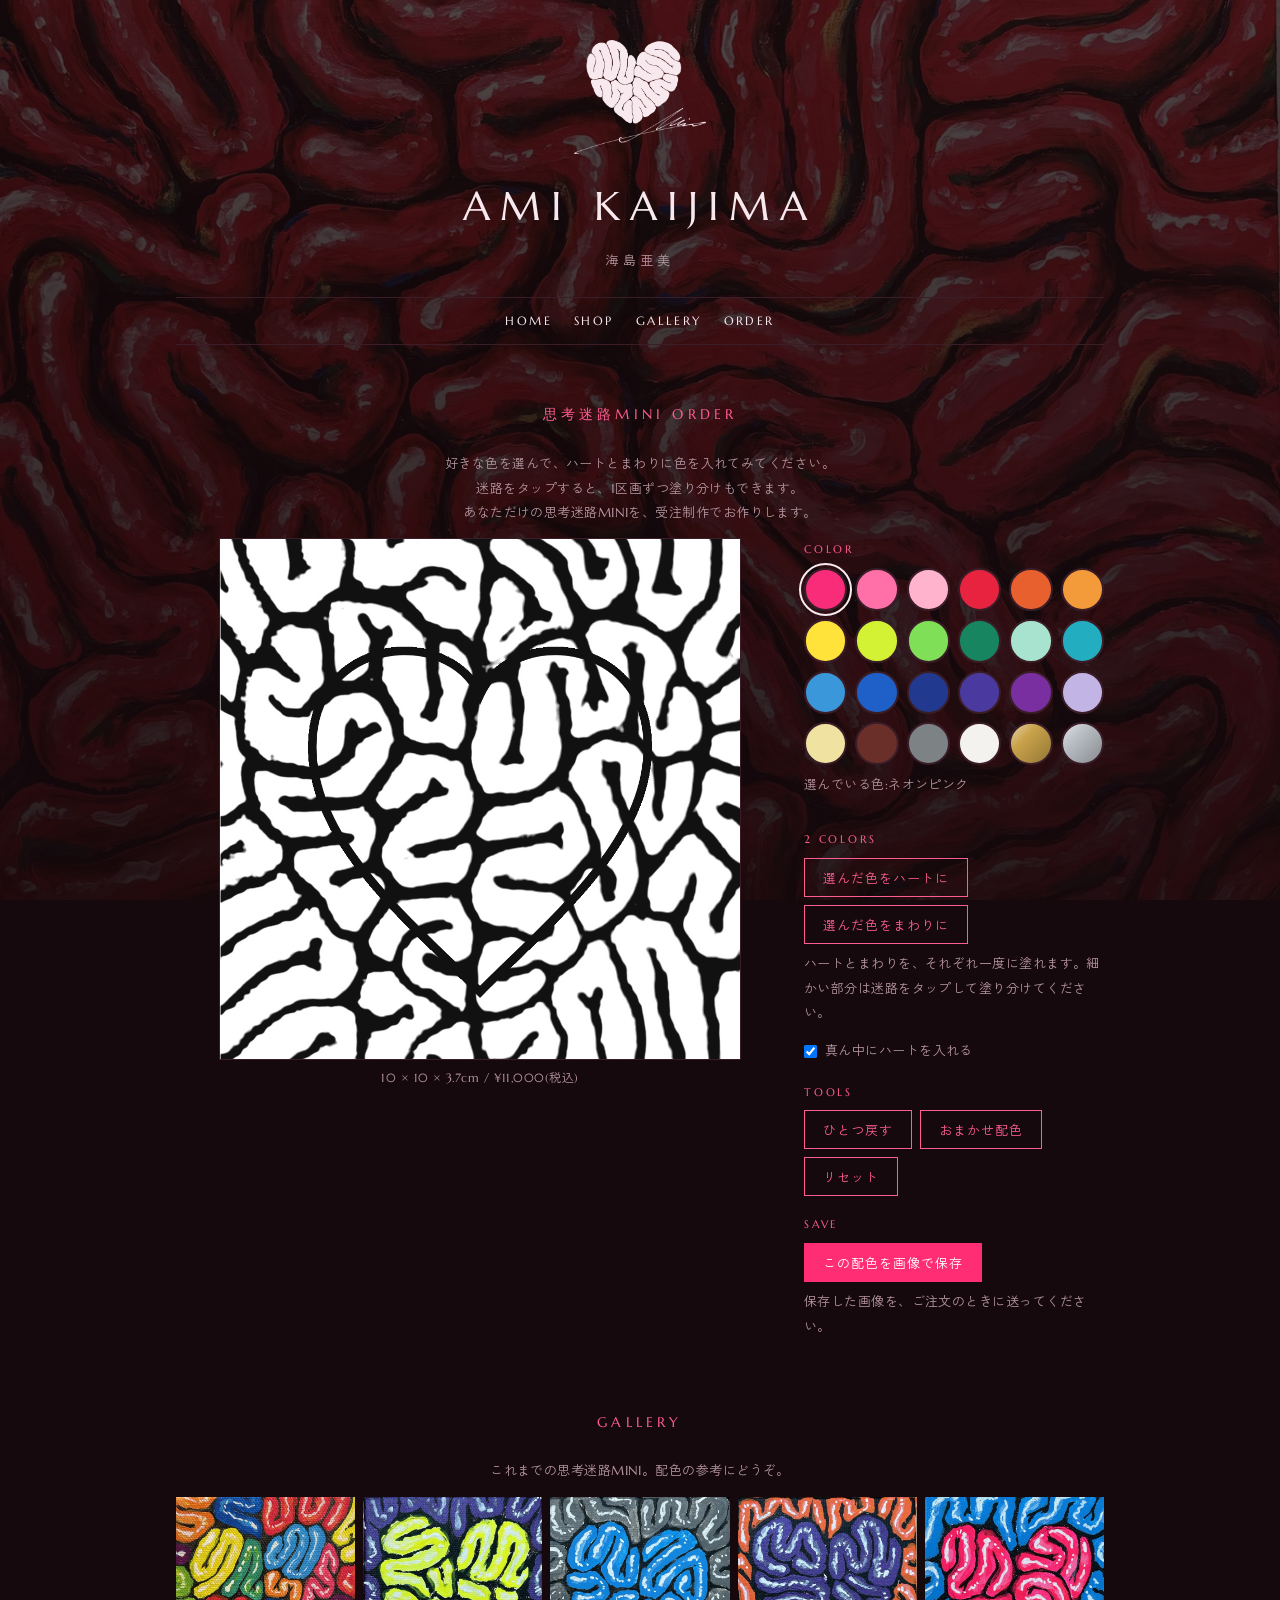
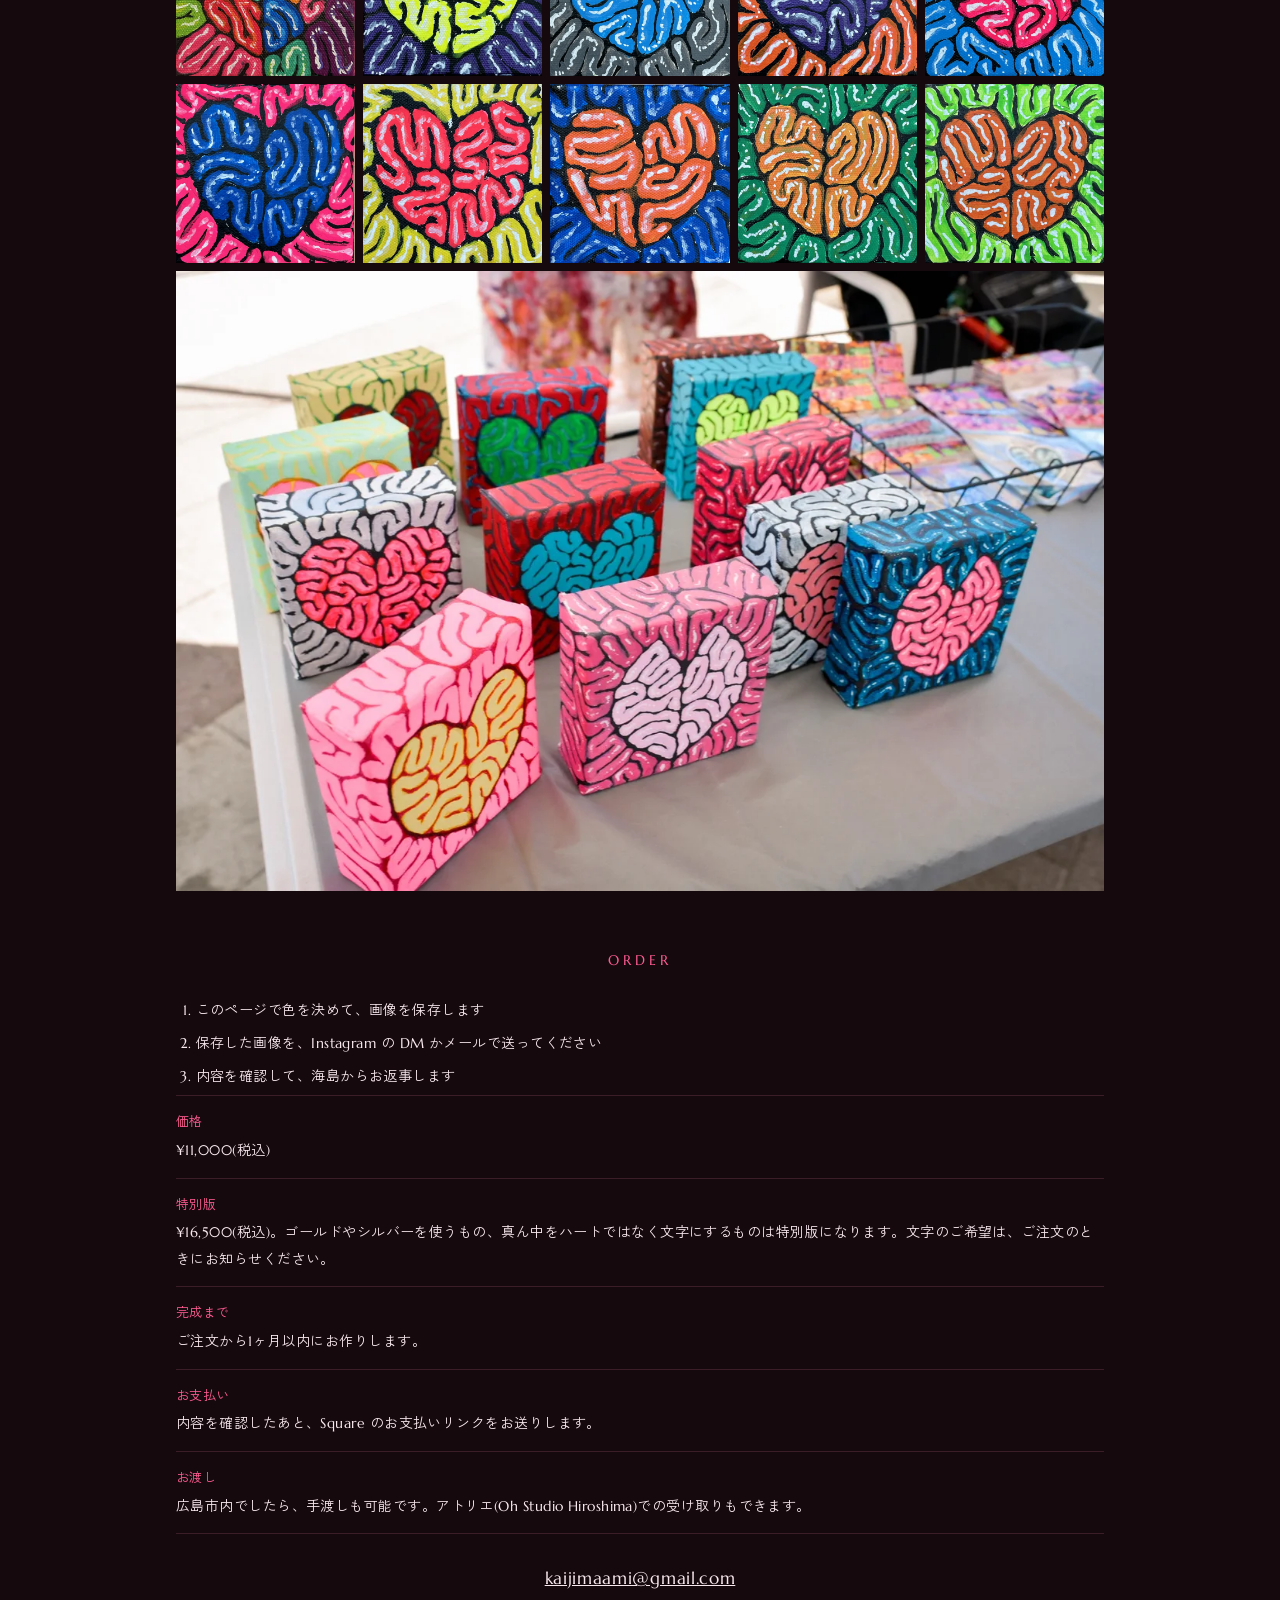
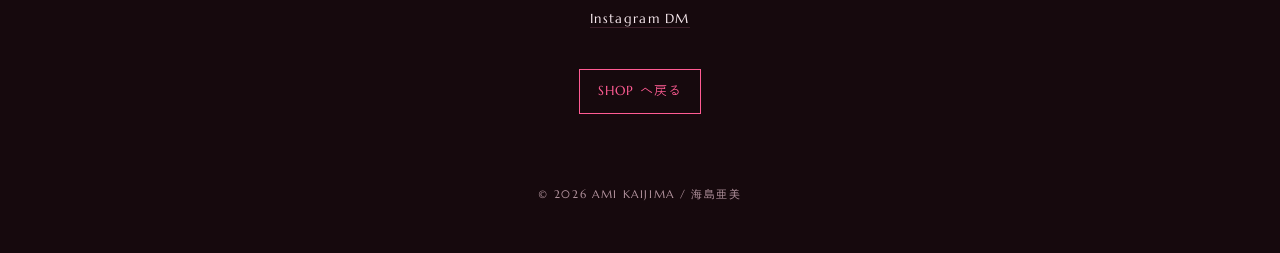
==== mini.html @ 24a17b87 "MINI:ハートと周りを2色で一度に塗るボタン、トップにMINIオーダーの案内、謎だったシリーズ一覧を削除(下書き・未公開) Co-Authored-By: Claude Opus 5.5 <nore" ====
<!doctype html>
<html lang="ja">
<head>
<meta charset="utf-8">
<meta name="viewport" content="width=device-width, initial-scale=1">
<title>思考迷路MINI オーダー | 海島亜美 AMI KAIJIMA</title>
<meta name="description" content="海島亜美(AMI KAIJIMA)の思考迷路MINIを、好きな色で受注制作します。色を選んで、仕上がりをプレビューできます。">
<meta property="og:title" content="思考迷路MINI オーダー | 海島亜美 AMI KAIJIMA">
<meta property="og:type" content="website">
<link rel="preconnect" href="https://fonts.googleapis.com">
<link rel="preconnect" href="https://fonts.gstatic.com" crossorigin>
<link href="https://fonts.googleapis.com/css2?family=Marcellus&family=Zen+Kaku+Gothic+New:wght@400;500;700&display=swap" rel="stylesheet">
<link rel="icon" href="img/icon.png">
<link rel="apple-touch-icon" href="img/icon.png">
<link rel="stylesheet" href="style.css">
<style>
  .sim{display:grid;gap:20px;margin-top:8px}
  @media(min-width:760px){.sim{grid-template-columns:minmax(0,1fr) 300px;align-items:start}}
  .board{position:relative;width:100%;max-width:520px;margin:0 auto;aspect-ratio:1/1;background:#fff;box-shadow:0 0 0 1px var(--line)}
  .board canvas{width:100%;height:100%;display:block;touch-action:manipulation;cursor:crosshair}
  .tools{display:grid;gap:18px;min-width:0}
  .label{font-family:var(--font-en);font-size:11px;letter-spacing:.25em;color:var(--pink);margin-bottom:8px}
  .swatches{display:grid;grid-template-columns:repeat(6,1fr);gap:8px}
  .sw{aspect-ratio:1/1;border-radius:50%;border:2px solid var(--line);cursor:pointer;padding:0}
  .sw[aria-pressed="true"]{outline:2px solid var(--text);outline-offset:3px}
  .sw:focus-visible{outline:2px solid var(--pink);outline-offset:3px}
  .now{font-size:13px;color:var(--muted);margin-top:8px}
  .row{display:flex;flex-wrap:wrap;gap:8px}
  .row .btn{margin-top:0;background:none;cursor:pointer;font-family:inherit}
  .row .btn.buy{background:var(--pink-strong)}
  .steps-o{padding-left:1.4em;font-size:14px}
  .steps-o li{margin-bottom:6px}
  .mini-grid{display:grid;grid-template-columns:repeat(2,1fr);gap:8px}
  @media(min-width:640px){.mini-grid{grid-template-columns:repeat(5,1fr)}}
  .hint{font-size:12px;color:var(--muted);margin:8px 0 0;text-align:center}
</style>
</head>
<body>

<header class="wrap">
  <a href="index.html" style="text-decoration:none">
  <img class="logo" src="img/logo.png" alt="AMI KAIJIMA ロゴ" width="830" height="716">
  <h1 class="name-en">AMI KAIJIMA</h1>
  <p class="name-ja">海島亜美</p></a>
  <nav aria-label="メニュー">
    <a href="index.html">HOME</a>
    <a href="shop.html">SHOP</a>
    <a href="#gallery">GALLERY</a>
    <a href="#order">ORDER</a>
  </nav>
</header>

<main class="wrap">
  <section id="simulator">
    <h2>思考迷路MINI ORDER</h2>
    <p class="center" style="font-size:13px;color:var(--muted)">好きな色を選んで、ハートとまわりに色を入れてみてください。<br>迷路をタップすると、1区画ずつ塗り分けもできます。<br>あなただけの思考迷路MINIを、受注制作でお作りします。</p>

    <div class="sim">
      <div>
        <div class="board"><canvas id="cv" width="1000" height="1000" aria-label="思考迷路MINIの色ぬりプレビュー"></canvas></div>
        <p class="hint" id="price">10 × 10 × 3.7cm / ¥11,000(税込)</p>
      </div>

      <div class="tools">
        <div>
          <div class="label">COLOR</div>
          <div class="swatches" id="swatches"></div>
          <p class="now" id="now"></p>
        </div>
        <div>
          <div class="label">2 COLORS</div>
          <div class="row">
            <button class="btn" id="toHeart" type="button">選んだ色をハートに</button>
            <button class="btn" id="toAround" type="button">選んだ色をまわりに</button>
          </div>
          <p class="now">ハートとまわりを、それぞれ一度に塗れます。細かい部分は迷路をタップして塗り分けてください。</p>
          <label class="now" style="display:flex;gap:8px;align-items:center;margin-top:10px"><input type="checkbox" id="heart" checked> 真ん中にハートを入れる</label>
        </div>
        <div>
          <div class="label">TOOLS</div>
          <div class="row">
            <button class="btn" id="undo" type="button">ひとつ戻す</button>
            <button class="btn" id="random" type="button">おまかせ配色</button>
            <button class="btn" id="reset" type="button">リセット</button>
          </div>
        </div>
        <div>
          <div class="label">SAVE</div>
          <div class="row"><button class="btn buy" id="save" type="button">この配色を画像で保存</button></div>
          <p class="now">保存した画像を、ご注文のときに送ってください。</p>
        </div>
      </div>
    </div>
  </section>

  <section id="gallery">
    <h2>GALLERY</h2>
    <p class="center" style="font-size:13px;color:var(--muted)">これまでの思考迷路MINI。配色の参考にどうぞ。</p>
    <div class="mini-grid">
      <img src="img/mini/mini-01.webp" alt="思考迷路MINI(過去の作品)" width="640" height="640" loading="lazy">
      <img src="img/mini/mini-02.webp" alt="思考迷路MINI(過去の作品)" width="640" height="640" loading="lazy">
      <img src="img/mini/mini-03.webp" alt="思考迷路MINI(過去の作品)" width="640" height="640" loading="lazy">
      <img src="img/mini/mini-04.webp" alt="思考迷路MINI(過去の作品)" width="640" height="640" loading="lazy">
      <img src="img/mini/mini-05.webp" alt="思考迷路MINI(過去の作品)" width="640" height="640" loading="lazy">
      <img src="img/mini/mini-06.webp" alt="思考迷路MINI(過去の作品)" width="640" height="640" loading="lazy">
      <img src="img/mini/mini-07.webp" alt="思考迷路MINI(過去の作品)" width="640" height="640" loading="lazy">
      <img src="img/mini/mini-08.webp" alt="思考迷路MINI(過去の作品)" width="640" height="640" loading="lazy">
      <img src="img/mini/mini-09.webp" alt="思考迷路MINI(過去の作品)" width="640" height="640" loading="lazy">
      <img src="img/mini/mini-10.webp" alt="思考迷路MINI(過去の作品)" width="640" height="640" loading="lazy">
    </div>
    <img src="img/mini/mini-table.webp" alt="テーブルに並んだ思考迷路MINI" width="1200" height="801" loading="lazy" style="margin-top:8px">
  </section>

  <section id="order">
    <h2>ORDER</h2>
    <ol class="steps-o">
      <li>このページで色を決めて、画像を保存します</li>
      <li>保存した画像を、Instagram の DM かメールで送ってください</li>
      <li>内容を確認して、海島からお返事します</li>
    </ol>
    <dl class="info">
      <dt>価格</dt>
      <dd>¥11,000(税込)</dd>
      <dt>特別版</dt>
      <dd>¥16,500(税込)。ゴールドやシルバーを使うもの、真ん中をハートではなく文字にするものは特別版になります。文字のご希望は、ご注文のときにお知らせください。</dd>
      <dt>完成まで</dt>
      <dd>ご注文から1ヶ月以内にお作りします。</dd>
      <dt>お支払い</dt>
      <dd>内容を確認したあと、Square のお支払いリンクをお送りします。</dd>
      <dt>お渡し</dt>
      <dd>広島市内でしたら、手渡しも可能です。アトリエ(Oh Studio Hiroshima)での受け取りもできます。</dd>
    </dl>
    <div class="contact" style="margin-top:28px">
      <p class="mail"><a href="mailto:kaijimaami@gmail.com">kaijimaami@gmail.com</a></p>
      <ul class="links" style="margin-top:12px">
        <li><a href="https://www.instagram.com/amikaijima/" target="_blank" rel="noopener">Instagram DM</a></li>
      </ul>
      <p style="margin-top:28px"><a class="btn" href="shop.html">SHOP へ戻る</a></p>
    </div>
  </section>
</main>

<footer>© 2026 AMI KAIJIMA / 海島亜美</footer>

<script>
(() => {
  // 色の候補(本人と相談して差し替え)
  // 過去の思考迷路MINIで使った色をもとにしたパレット
  const COLORS = [
    ['ネオンピンク', '#f92c7a'], ['ピンク', '#ff6fa8'], ['ライトピンク', '#ffb3cc'], ['レッド', '#e8233f'], ['バーミリオン', '#e8602e'], ['オレンジ', '#f39a3a'],
    ['イエロー', '#ffe23a'], ['ネオンイエロー', '#d4f234'], ['ライム', '#7fe058'], ['グリーン', '#17855f'], ['ミント', '#a8e3cf'], ['ターコイズ', '#22aec0'],
    ['スカイブルー', '#3997da'], ['ブルー', '#1f5fc8'], ['ネイビー', '#213a8f'], ['パープル', '#4a3aa0'], ['バイオレット', '#7a2fa0'], ['ラベンダー', '#c3b4e6'],
    ['クリーム', '#f0e2a0'], ['ブラウン', '#6b2f2a'], ['グレー', '#7d8285'], ['ホワイト', '#f4f2ef'],
    ['ゴールド(特別版)', '#c9a24a', 'metal'], ['シルバー(特別版)', '#b9bec4', 'metal'],
  ];
  const METAL = new Set(COLORS.filter(c => c[2]).map(c => c[1]));
  const cv = document.getElementById('cv'), ctx = cv.getContext('2d'), price = document.getElementById('price');
  const W = cv.width, H = cv.height;
  let labels, paint, regionIn = [], nLabels = 0, fills = [], gray, out, history = [];
  let current = COLORS[0][1];

  // 色ボタン
  const box = document.getElementById('swatches'), now = document.getElementById('now');
  COLORS.forEach(([name, hex], i) => {
    const b = document.createElement('button');
    b.type = 'button'; b.className = 'sw'; b.style.background = METAL.has(hex) ? `linear-gradient(135deg, #fff8 0%, ${hex} 35%, #0004 100%), ${hex}` : hex;
    b.setAttribute('aria-label', name); b.setAttribute('aria-pressed', i === 0);
    b.onclick = () => {
      current = hex;
      box.querySelectorAll('.sw').forEach(x => x.setAttribute('aria-pressed', x === b));
      now.textContent = '選んでいる色:' + name;
    };
    box.appendChild(b);
  });
  now.textContent = '選んでいる色:' + COLORS[0][0];

  const hex2rgb = h => [1, 3, 5].map(i => parseInt(h.slice(i, i + 2), 16));

  // テンプレートを読み込み、白い部分を区画ごとに番号付けする
  const img = new Image();
  let baseGray, inside, heartOn = true;
  img.onload = () => {
    ctx.drawImage(img, 0, 0, W, H);
    const src = ctx.getImageData(0, 0, W, H).data;
    baseGray = new Uint8Array(W * H);
    for (let i = 0; i < W * H; i++) baseGray[i] = src[i * 4];
    out = ctx.createImageData(W, H);
    setup();
  };

  // ハートの形(真ん中に大きく)
  function heartPath(c) {
    const cx = W / 2, top = H * 0.30, s = W * 0.0062;
    c.beginPath();
    c.moveTo(cx, top);
    c.bezierCurveTo(cx - 10 * s, top - 22 * s, cx - 52 * s, top - 18 * s, cx - 52 * s, top + 16 * s);
    c.bezierCurveTo(cx - 52 * s, top + 46 * s, cx - 22 * s, top + 70 * s, cx, top + 92 * s);
    c.bezierCurveTo(cx + 22 * s, top + 70 * s, cx + 52 * s, top + 46 * s, cx + 52 * s, top + 16 * s);
    c.bezierCurveTo(cx + 52 * s, top - 18 * s, cx + 10 * s, top - 22 * s, cx, top);
    c.closePath();
  }

  function setup() {
    gray = baseGray.slice();
    inside = new Uint8Array(W * H);
    if (heartOn) {
      const oc = document.createElement('canvas'); oc.width = W; oc.height = H;
      const o = oc.getContext('2d');
      heartPath(o); o.fillStyle = '#f00'; o.fill();
      o.lineWidth = 16; o.strokeStyle = '#00f'; o.stroke();
      const d = o.getImageData(0, 0, W, H).data;
      for (let i = 0; i < W * H; i++) {
        if (d[i * 4] > 128) inside[i] = 1;
        const line = d[i * 4 + 2]; // ハートのふち線
        if (line) gray[i] = Math.min(gray[i], 255 - line);
      }
    }
    labels = new Int32Array(W * H).fill(-1); nLabels = 0;
    const stack = new Int32Array(W * H), labIn = [];
    for (let s = 0; s < W * H; s++) {
      if (gray[s] < 128 || labels[s] !== -1) continue;
      const id = nLabels++; labIn[id] = inside[s]; let top = 0; stack[top++] = s; labels[s] = id;
      while (top) {
        const p = stack[--top], x = p % W, y = (p / W) | 0;
        const nb = [x > 0 ? p - 1 : -1, x < W - 1 ? p + 1 : -1, y > 0 ? p - W : -1, y < H - 1 ? p + W : -1];
        for (const q of nb) if (q >= 0 && labels[q] === -1 && gray[q] >= 128) { labels[q] = id; stack[top++] = q; }
      }
    }
    regionIn = labIn;
    // 線のふち(グレーの部分)にも隣の区画の色が回るよう、番号を少し広げておく
    paint = labels.slice();
    for (let pass = 0; pass < 4; pass++) {
      const prev = paint.slice();
      for (let p = 0; p < W * H; p++) {
        if (prev[p] >= 0) continue;
        const x = p % W;
        const n = (x > 0 && prev[p - 1] >= 0) ? prev[p - 1] : (x < W - 1 && prev[p + 1] >= 0) ? prev[p + 1]
          : (p >= W && prev[p - W] >= 0) ? prev[p - W] : (p < W * (H - 1) && prev[p + W] >= 0) ? prev[p + W] : -1;
        if (n >= 0) paint[p] = n;
      }
    }
    fills = new Array(nLabels).fill('#ffffff');
    history = [];
    render();
  }

  function paintGroup(wantInside) {
    const before = fills.slice();
    fills = fills.map((f, l) => (regionIn[l] === wantInside ? current : f));
    history.push(['all', before]); render();
  }

  img.src = 'img/mini-template.png';

  function render() {
    const d = out.data, cache = {};
    for (let i = 0; i < W * H; i++) {
      const l = paint[i];
      let c = l >= 0 ? (cache[fills[l]] ||= hex2rgb(fills[l])) : [255, 255, 255];
      if (l >= 0 && METAL.has(fills[l])) { // 金・銀はうっすら光沢をつける
        const k = 0.78 + 0.32 * Math.sin(((i % W) + ((i / W) | 0)) / 70);
        c = c.map(v => Math.min(255, v * k));
      }
      const a = (255 - gray[i]) / 255; // 線の濃さ
      d[i * 4] = c[0] * (1 - a) + 17 * a;
      d[i * 4 + 1] = c[1] * (1 - a) + 17 * a;
      d[i * 4 + 2] = c[2] * (1 - a) + 17 * a;
      d[i * 4 + 3] = 255;
    }
    ctx.putImageData(out, 0, 0);
    const special = fills.some(f => METAL.has(f));
    price.textContent = special ? '10 × 10 × 3.7cm / 特別版 ¥16,500(税込)' : '10 × 10 × 3.7cm / ¥11,000(税込)';
  }

  function labelAt(x, y) {
    // 線の上をタップしたときは、近くの区画を探す
    for (let r = 0; r <= 12; r += 2)
      for (let dy = -r; dy <= r; dy += 2) for (let dx = -r; dx <= r; dx += 2) {
        const px = x + dx, py = y + dy;
        if (px < 0 || py < 0 || px >= W || py >= H) continue;
        const l = labels[py * W + px];
        if (l >= 0) return l;
      }
    return -1;
  }

  cv.addEventListener('click', e => {
    if (!labels) return;
    const r = cv.getBoundingClientRect();
    const x = Math.round((e.clientX - r.left) / r.width * W), y = Math.round((e.clientY - r.top) / r.height * H);
    const l = labelAt(x, y);
    if (l < 0 || fills[l] === current) return;
    history.push([l, fills[l]]); fills[l] = current; render();
  });

  document.getElementById('undo').onclick = () => {
    const h = history.pop(); if (!h) return;
    if (h[0] === 'all') fills = h[1]; else fills[h[0]] = h[1];
    render();
  };
  document.getElementById('toHeart').onclick = () => { if (heartOn) paintGroup(1); };
  document.getElementById('toAround').onclick = () => paintGroup(heartOn ? 0 : 0);
  document.getElementById('heart').onchange = e => {
    heartOn = e.target.checked;
    document.getElementById('toHeart').disabled = !heartOn;
    setup();
  };
  document.getElementById('reset').onclick = () => { history = []; fills.fill('#ffffff'); render(); };
  document.getElementById('random').onclick = () => {
    const picks = COLORS.filter(c => !c[2]).sort(() => Math.random() - .5).slice(0, 3 + (Math.random() * 3 | 0)).map(c => c[1]);
    history = [];
    if (heartOn) { const [a, b] = picks; fills = fills.map((f, l) => (regionIn[l] ? a : b)); }
    else fills = fills.map(() => picks[Math.random() * picks.length | 0]);
    render();
  };
  document.getElementById('save').onclick = () => {
    cv.toBlob(b => {
      const a = document.createElement('a');
      a.href = URL.createObjectURL(b); a.download = 'shikou-meiro-mini.png';
      document.body.appendChild(a); a.click(); a.remove();
      setTimeout(() => URL.revokeObjectURL(a.href), 2000);
    }, 'image/png');
  };
})();
</script>
</body>
</html>
---- style.css ----
:root{
  --bg:#16090d; --surface:#22101a; --text:#f7e9ee; --muted:#b4949f; --line:#3a1d27; --soft:#22101a; --tbd:#ff8a5c; --pink:#ff5c93; --pink-strong:#ff2e74;
  --font-en:"Optima","Marcellus",serif;
  --font-ja:"Zen Kaku Gothic New","Hiragino Sans",sans-serif;
}
*{box-sizing:border-box;margin:0;padding:0}
html{-webkit-text-size-adjust:100%;scroll-behavior:smooth}
body{background:var(--bg);color:var(--text);font-family:var(--font-en),var(--font-ja);
  font-size:15px;line-height:1.9;letter-spacing:.03em;overflow-x:hidden}
img{max-width:100%;height:auto;display:block}
/* 背景:代表作の赤い思考迷路をうっすら重ねる */
body::before{content:"";position:fixed;inset:0;z-index:-1;background:linear-gradient(rgba(22,9,13,.55),rgba(22,9,13,.85)),url(img/maze.webp) center/cover no-repeat;opacity:.55;pointer-events:none}
.logo{width:132px;margin:0 auto 14px}
a{color:inherit}
.wrap{max-width:960px;margin:0 auto;padding:0 16px}
.tbd{color:var(--tbd);font-size:12px;white-space:nowrap}
.en{font-family:var(--font-en)}

/* お知らせバー(1行) */
.notice{background:var(--pink-strong);color:#fff;font-size:13px;text-align:center;padding:10px 16px;line-height:1.7}
.notice a{text-decoration:underline;text-underline-offset:3px}

header{text-align:center}
header.wrap{padding-top:40px}
.name-en{font-family:var(--font-en);font-size:clamp(26px,7vw,40px);letter-spacing:.25em;font-weight:400}
.name-ja{font-family:var(--font-ja);font-size:13px;color:var(--muted);margin-top:4px;letter-spacing:.3em}
nav{margin:24px 0 0;padding:12px 0;display:flex;flex-wrap:wrap;justify-content:center;gap:4px 22px;
  font-family:var(--font-en);font-size:12px;letter-spacing:.2em;border-top:1px solid var(--line);border-bottom:1px solid var(--line)}
nav a{text-decoration:none}

section{padding:56px 0 0}
h2{font-family:var(--font-en);font-weight:400;font-size:14px;letter-spacing:.3em;margin-bottom:24px;text-align:center;color:var(--pink)}
.event .label,.sub-h .en,.card .go,.studio .en{color:var(--pink)}
.sold{display:inline-block;font-family:var(--font-en);font-size:10px;letter-spacing:.15em;border:1px solid var(--pink);color:var(--pink);padding:0 6px;margin-left:6px;line-height:1.7;vertical-align:1px}
h3{font-weight:500;font-size:17px;line-height:1.6;margin-bottom:12px}
p{margin-bottom:1em}
.cap{font-size:12px;color:var(--muted);margin:8px 0 0;line-height:1.7}

/* NEWS */
.event{border:1px solid var(--line);background:var(--surface);padding:24px 20px}
.event .label{font-family:var(--font-en);font-size:11px;letter-spacing:.25em;color:var(--muted)}
.event h3{font-family:var(--font-en);font-size:26px;font-weight:400;letter-spacing:.08em;margin:4px 0 2px}
.event .sub{font-size:13px;color:var(--muted);margin-bottom:18px}
.facts{display:grid;grid-template-columns:5em 1fr;gap:6px 12px;font-size:14px;margin-bottom:18px}
.facts dt{color:var(--muted)}
.facts dd{min-width:0}
.steps{padding-left:1.4em;font-size:14px;margin-bottom:16px}
.steps li{margin-bottom:4px}
.note{font-size:12px;color:var(--muted);margin:0}

/* WORKS */
.hero-work{margin:0 -16px}
@media(min-width:640px){.hero-work{margin:0}}
.lead-q{text-align:center;font-family:var(--font-ja);font-size:15px;margin:28px auto 32px;max-width:24em}
.series{list-style:none;border-top:1px solid var(--line);margin:28px 0 0}
.series li{display:flex;flex-wrap:wrap;justify-content:space-between;gap:2px 12px;padding:12px 0;border-bottom:1px solid var(--line);font-size:14px}
.series .s{color:var(--muted);font-size:13px}
.grid2{display:grid;grid-template-columns:1fr 1fr;gap:8px;margin-top:8px}
.grid2 .wide{grid-column:1/-1}
.grid2 img{width:100%;height:100%;object-fit:cover}
.sub-h{margin-top:48px;text-align:center}
.sub-h .en{font-size:11px;letter-spacing:.25em;color:var(--muted)}

.price-list{display:grid;grid-template-columns:1fr 1fr;gap:28px 12px;margin-top:24px}
.price-list .wide{grid-column:1/-1}
.price-list .pic{aspect-ratio:1/1;display:flex;align-items:center;justify-content:center;padding:6%}
.price-list .wide .pic{aspect-ratio:2/1;padding:0 2%}
.price-list .pic img{max-width:100%;max-height:100%;width:auto;height:auto;object-fit:contain}
.price-list .meta{margin-top:8px;font-size:12px;line-height:1.7;color:var(--muted)}
.price-list .t{display:block;color:var(--text);font-size:14px}
.price-list .pr{display:block;color:var(--text);font-size:14px;margin-top:4px}

/* PROFILE */
.profile{display:flex;flex-direction:column;align-items:center;text-align:center}
.profile .photo{width:88px;height:88px;border-radius:50%;object-fit:cover;object-position:50% 25%;margin-bottom:16px}
.profile .nm{font-size:15px;margin-bottom:2px}
.profile .nm .en{font-size:12px;letter-spacing:.15em;color:var(--muted);margin-left:.6em}
.profile .base{font-size:13px;color:var(--muted);margin-bottom:18px}
.profile p{font-family:var(--font-ja);font-size:14px;max-width:30em}

/* HISTORY */
.history{list-style:none;border-top:1px solid var(--line)}
.history li{display:grid;grid-template-columns:4.8em 1fr;gap:4px 12px;padding:12px 0;border-bottom:1px solid var(--line);font-size:14px;line-height:1.7}
.history time{font-family:var(--font-en);color:var(--muted);font-variant-numeric:tabular-nums}
.history li>div{min-width:0;overflow-wrap:anywhere}
.history span{display:block;color:var(--muted);font-size:12px}

/* SHOP */
.cards{display:grid;gap:12px}
@media(min-width:640px){.cards{grid-template-columns:repeat(3,1fr)}}
.card{border:1px solid var(--line);background:var(--surface);padding:18px;text-decoration:none;display:block;font-size:13px;line-height:1.8}
.card b{display:block;font-weight:500;font-size:15px;margin-bottom:4px}
.card .go{display:block;margin-top:8px;font-family:var(--font-en);font-size:11px;letter-spacing:.2em;color:var(--muted)}

/* CONTACT */
.contact{text-align:center;font-size:14px}
.contact .mail{font-family:var(--font-en);font-size:17px;letter-spacing:.04em;word-break:break-all;margin:4px 0}
.links{list-style:none;margin-top:24px;display:flex;flex-wrap:wrap;justify-content:center;gap:10px 22px;font-family:var(--font-en);font-size:13px;letter-spacing:.1em}
.links a{text-decoration:none;border-bottom:1px solid var(--line)}
.studio{margin-top:36px;padding-top:24px;border-top:1px solid var(--line);font-size:13px;line-height:1.8}
.studio .en{letter-spacing:.1em}

footer{padding:56px 0 48px;text-align:center;font-size:11px;color:var(--muted);letter-spacing:.15em;font-family:var(--font-en)}

/* SHOP ページ */
.btn{display:inline-block;margin-top:10px;padding:9px 18px;font-size:13px;letter-spacing:.08em;text-decoration:none;border:1px solid var(--pink);color:var(--pink)}
.btn.buy{background:var(--pink-strong);border-color:var(--pink-strong);color:#fff}
.btn.off{border-color:var(--line);color:var(--muted)}
.center{text-align:center}
.info{border-top:1px solid var(--line)}
.info dt{padding-top:14px;font-size:13px;color:var(--pink)}
.info dd{padding:2px 0 14px;font-size:14px;border-bottom:1px solid var(--line)}
.sizes{width:100%;max-width:420px;margin:0 auto;border-collapse:collapse;font-size:14px;font-variant-numeric:tabular-nums}
.sizes th{font-weight:400;font-size:12px;color:var(--muted);text-align:left;padding:8px 0;border-bottom:1px solid var(--line)}
.sizes th:last-child,.sizes td:last-child{text-align:right}
.sizes td{padding:10px 0;border-bottom:1px solid var(--line);vertical-align:top}
.sizes .sub{display:block;font-size:11px;color:var(--muted)}
.mini-cta{display:flex;gap:14px;align-items:center;margin-top:14px;padding:12px;border:1px solid var(--pink);background:var(--surface);text-decoration:none}
.mini-cta img{width:76px;height:76px;object-fit:cover;flex:none}
.mini-cta>span{min-width:0;font-size:12px;line-height:1.7;color:var(--muted)}
.mini-cta .en{display:block;font-size:10px;letter-spacing:.25em;color:var(--pink)}
.mini-cta b{display:block;font-weight:500;font-size:15px;color:var(--text)}
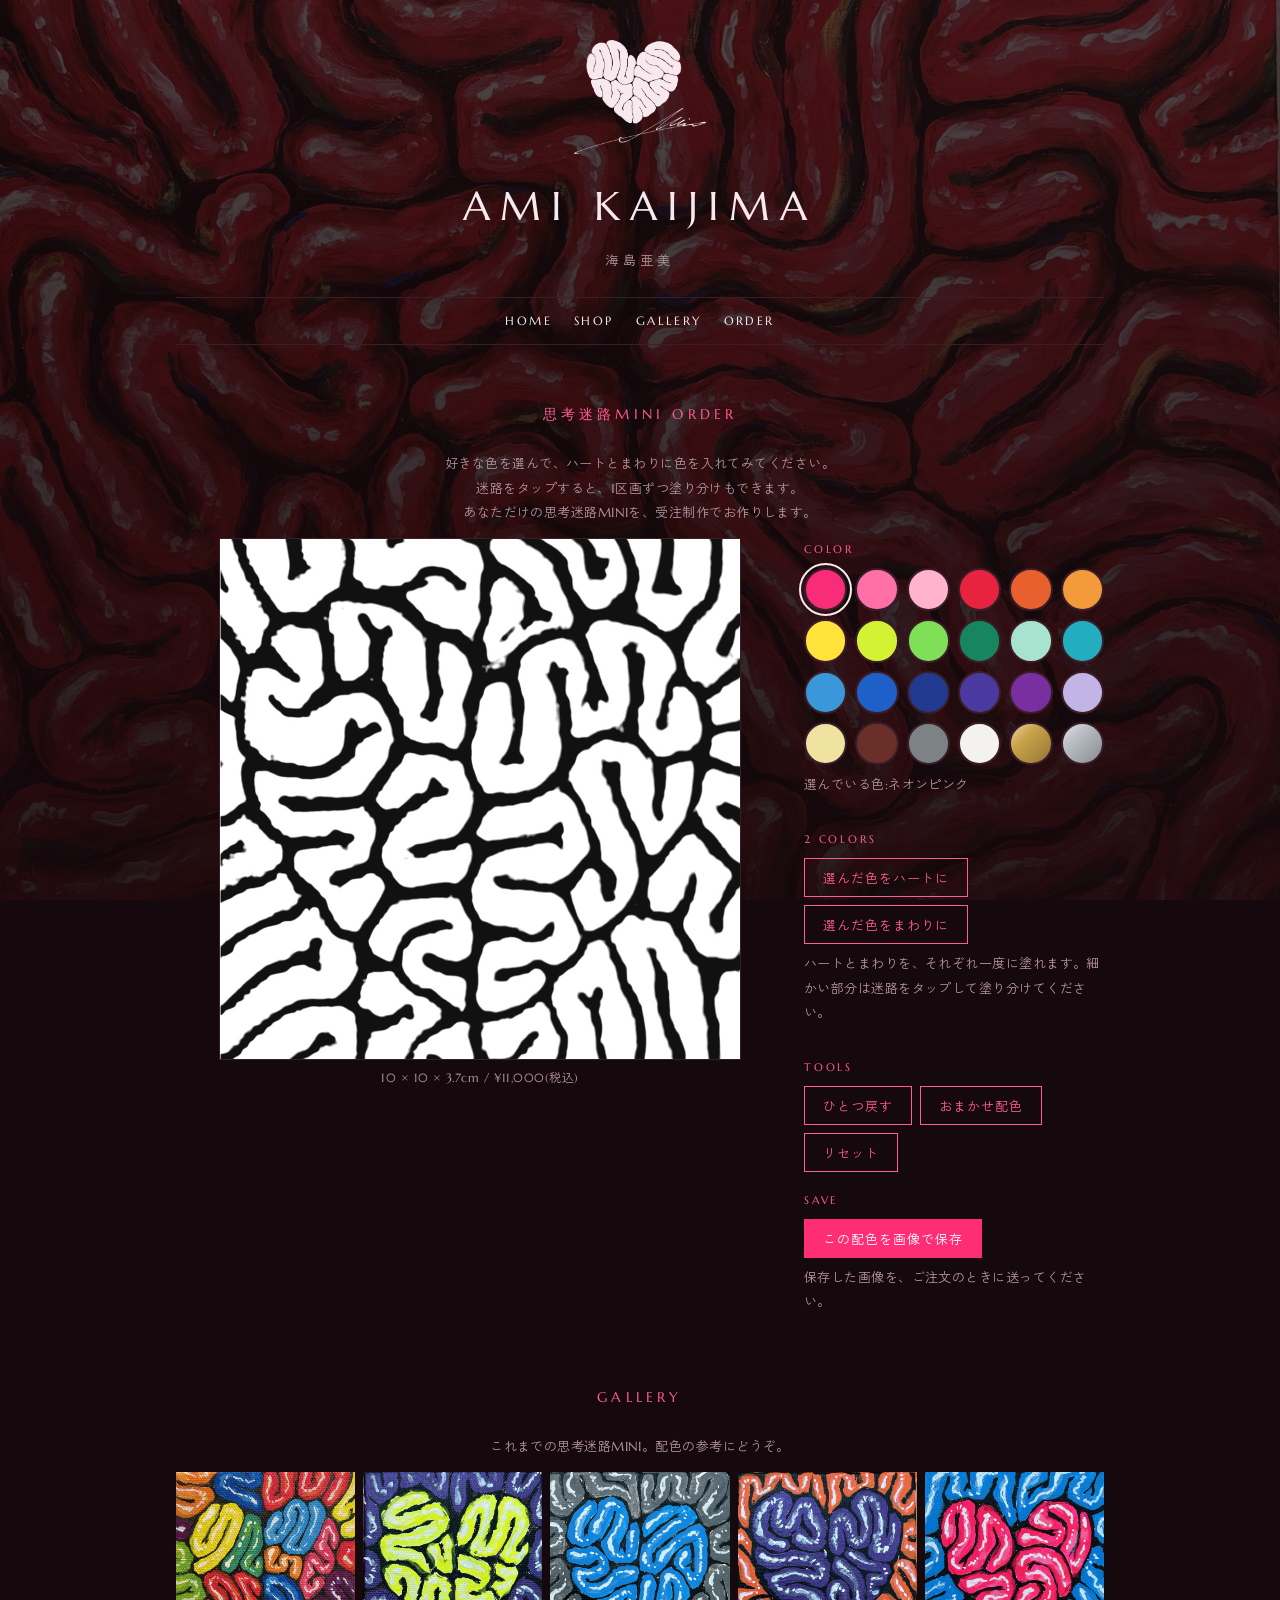
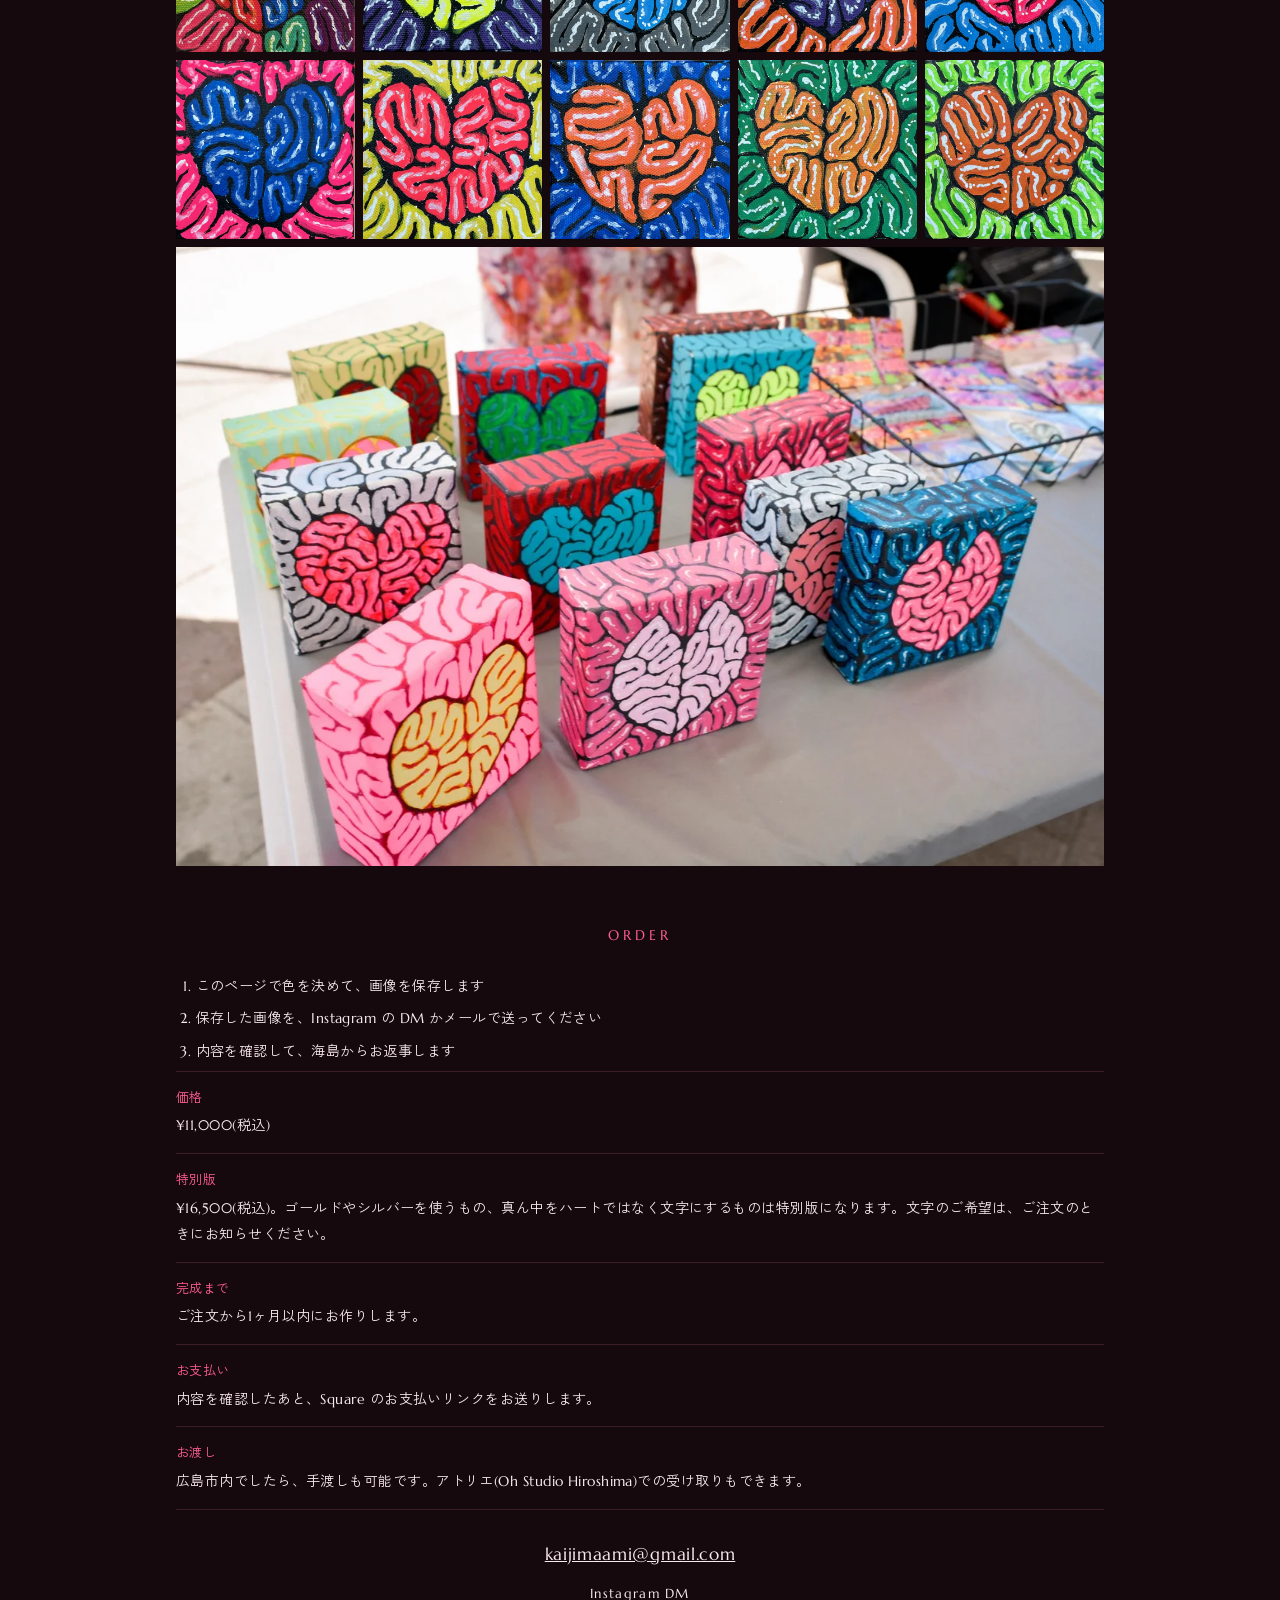
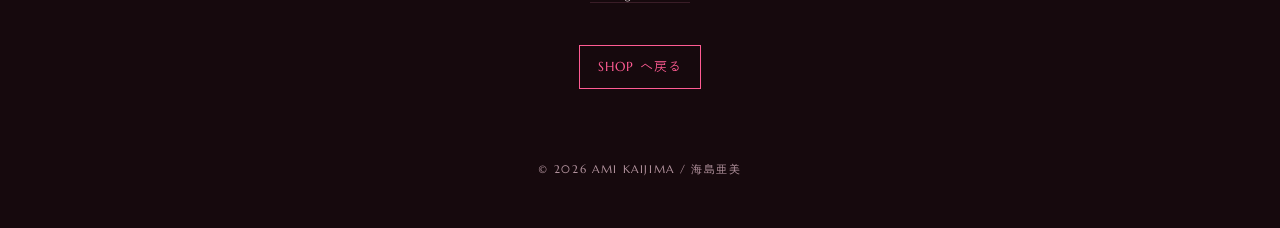
==== commit 00df921b: "MINI:ハートは追加の線ではなく、本人が塗った見本の区画で一度に塗る形に変更(下書き・未公開) Co-Authored-By: Claude Opus 5.5 <noreply@anthropic." ====
--- a/mini.html
+++ b/mini.html
@@ -74,7 +74,6 @@
             <button class="btn" id="toAround" type="button">選んだ色をまわりに</button>
           </div>
           <p class="now">ハートとまわりを、それぞれ一度に塗れます。細かい部分は迷路をタップして塗り分けてください。</p>
-          <label class="now" style="display:flex;gap:8px;align-items:center;margin-top:10px"><input type="checkbox" id="heart" checked> 真ん中にハートを入れる</label>
         </div>
         <div>
           <div class="label">TOOLS</div>
@@ -178,55 +177,40 @@
 
   // テンプレートを読み込み、白い部分を区画ごとに番号付けする
   const img = new Image();
-  let baseGray, inside, heartOn = true;
-  img.onload = () => {
+  let baseGray, inside;
+  // ハートになる区画の目印(本人が塗った見本から作成)
+  const heartImg = new Image();
+  let loaded = 0;
+  const ready = () => { if (++loaded < 2) return;
     ctx.drawImage(img, 0, 0, W, H);
     const src = ctx.getImageData(0, 0, W, H).data;
     baseGray = new Uint8Array(W * H);
     for (let i = 0; i < W * H; i++) baseGray[i] = src[i * 4];
+    ctx.drawImage(heartImg, 0, 0, W, H);
+    const hm = ctx.getImageData(0, 0, W, H).data;
+    inside = new Uint8Array(W * H);
+    for (let i = 0; i < W * H; i++) inside[i] = hm[i * 4] > 128 ? 1 : 0;
     out = ctx.createImageData(W, H);
     setup();
   };
-
-  // ハートの形(真ん中に大きく)
-  function heartPath(c) {
-    const cx = W / 2, top = H * 0.30, s = W * 0.0062;
-    c.beginPath();
-    c.moveTo(cx, top);
-    c.bezierCurveTo(cx - 10 * s, top - 22 * s, cx - 52 * s, top - 18 * s, cx - 52 * s, top + 16 * s);
-    c.bezierCurveTo(cx - 52 * s, top + 46 * s, cx - 22 * s, top + 70 * s, cx, top + 92 * s);
-    c.bezierCurveTo(cx + 22 * s, top + 70 * s, cx + 52 * s, top + 46 * s, cx + 52 * s, top + 16 * s);
-    c.bezierCurveTo(cx + 52 * s, top - 18 * s, cx + 10 * s, top - 22 * s, cx, top);
-    c.closePath();
-  }
+  img.onload = ready; heartImg.onload = ready;
+  heartImg.src = 'img/mini-heart.png';
 
   function setup() {
-    gray = baseGray.slice();
-    inside = new Uint8Array(W * H);
-    if (heartOn) {
-      const oc = document.createElement('canvas'); oc.width = W; oc.height = H;
-      const o = oc.getContext('2d');
-      heartPath(o); o.fillStyle = '#f00'; o.fill();
-      o.lineWidth = 16; o.strokeStyle = '#00f'; o.stroke();
-      const d = o.getImageData(0, 0, W, H).data;
-      for (let i = 0; i < W * H; i++) {
-        if (d[i * 4] > 128) inside[i] = 1;
-        const line = d[i * 4 + 2]; // ハートのふち線
-        if (line) gray[i] = Math.min(gray[i], 255 - line);
-      }
-    }
+    gray = baseGray;
     labels = new Int32Array(W * H).fill(-1); nLabels = 0;
-    const stack = new Int32Array(W * H), labIn = [];
+    const stack = new Int32Array(W * H), labIn = [], cntIn = [], cnt = [];
     for (let s = 0; s < W * H; s++) {
       if (gray[s] < 128 || labels[s] !== -1) continue;
-      const id = nLabels++; labIn[id] = inside[s]; let top = 0; stack[top++] = s; labels[s] = id;
+      const id = nLabels++; cnt[id] = 0; cntIn[id] = 0; let top = 0; stack[top++] = s; labels[s] = id;
       while (top) {
         const p = stack[--top], x = p % W, y = (p / W) | 0;
+        cnt[id]++; cntIn[id] += inside[p];
         const nb = [x > 0 ? p - 1 : -1, x < W - 1 ? p + 1 : -1, y > 0 ? p - W : -1, y < H - 1 ? p + W : -1];
         for (const q of nb) if (q >= 0 && labels[q] === -1 && gray[q] >= 128) { labels[q] = id; stack[top++] = q; }
       }
     }
-    regionIn = labIn;
+    regionIn = cnt.map((n, l) => (cntIn[l] * 2 > n ? 1 : 0));
     // 線のふち(グレーの部分)にも隣の区画の色が回るよう、番号を少し広げておく
     paint = labels.slice();
     for (let pass = 0; pass < 4; pass++) {
@@ -298,19 +282,13 @@
     if (h[0] === 'all') fills = h[1]; else fills[h[0]] = h[1];
     render();
   };
-  document.getElementById('toHeart').onclick = () => { if (heartOn) paintGroup(1); };
-  document.getElementById('toAround').onclick = () => paintGroup(heartOn ? 0 : 0);
-  document.getElementById('heart').onchange = e => {
-    heartOn = e.target.checked;
-    document.getElementById('toHeart').disabled = !heartOn;
-    setup();
-  };
+  document.getElementById('toHeart').onclick = () => paintGroup(1);
+  document.getElementById('toAround').onclick = () => paintGroup(0);
   document.getElementById('reset').onclick = () => { history = []; fills.fill('#ffffff'); render(); };
   document.getElementById('random').onclick = () => {
     const picks = COLORS.filter(c => !c[2]).sort(() => Math.random() - .5).slice(0, 3 + (Math.random() * 3 | 0)).map(c => c[1]);
     history = [];
-    if (heartOn) { const [a, b] = picks; fills = fills.map((f, l) => (regionIn[l] ? a : b)); }
-    else fills = fills.map(() => picks[Math.random() * picks.length | 0]);
+    const [a, b] = picks; fills = fills.map((f, l) => (regionIn[l] ? a : b));
     render();
   };
   document.getElementById('save').onclick = () => {
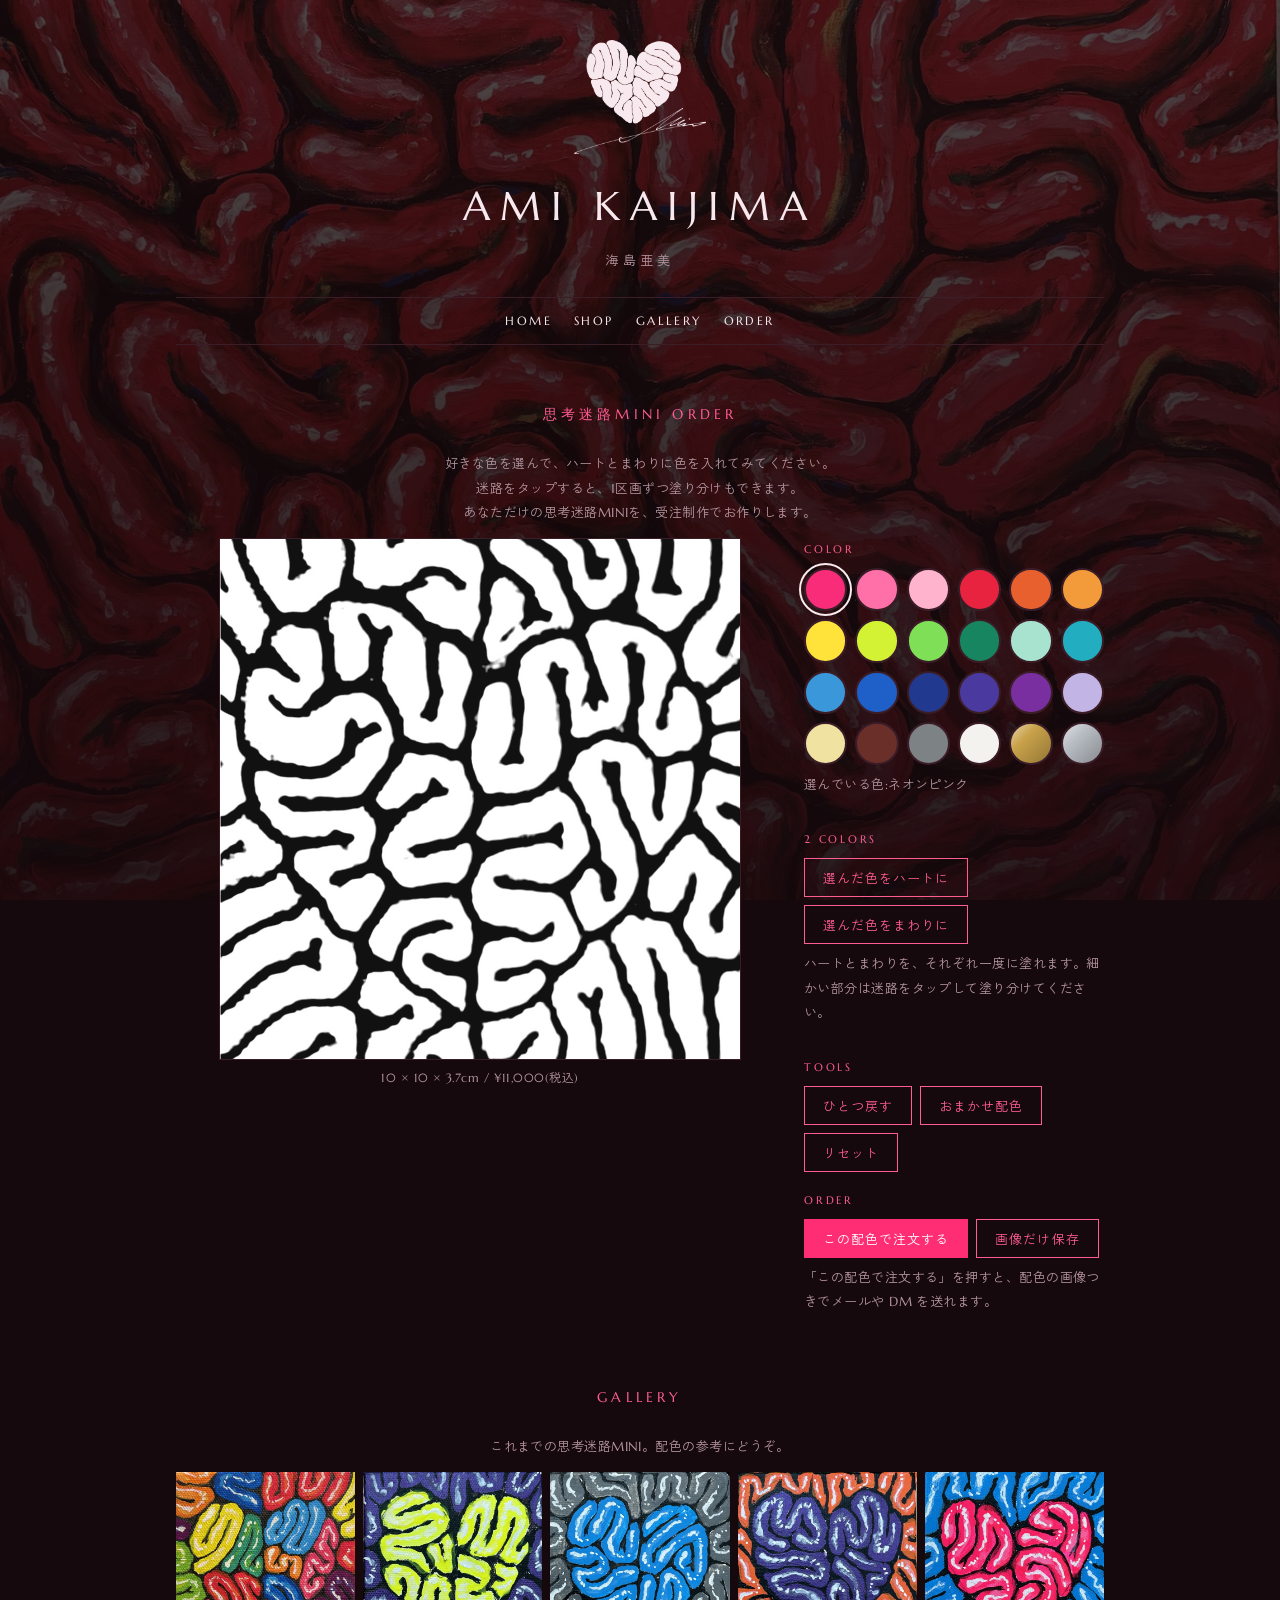
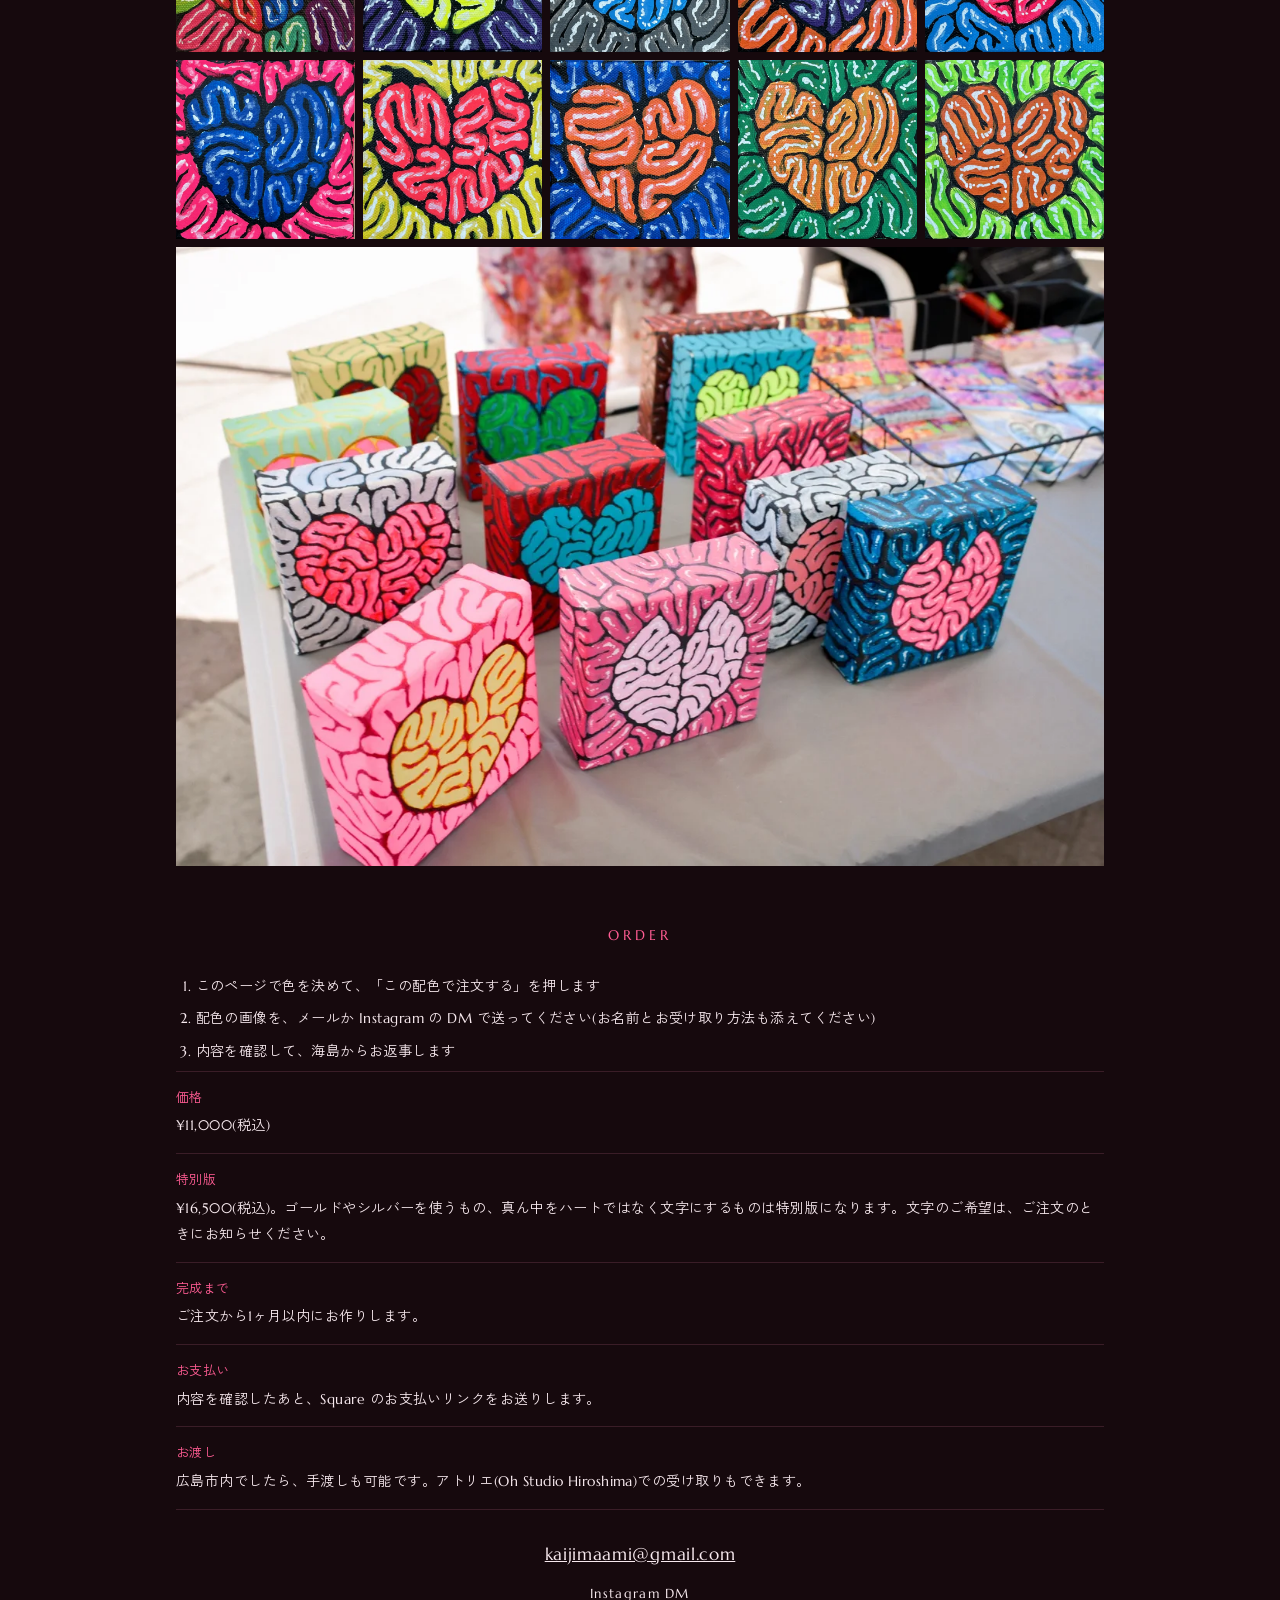
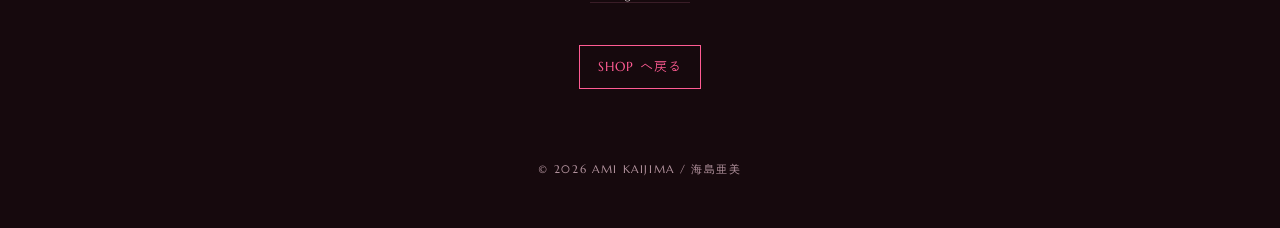
==== commit 513a542e: "MINI:「この配色で注文する」で画像つきのメール・DMを送れるように。Squareリンクを方針メモに記録 Co-Authored-By: Claude Opus 5.5 <noreply@anthr" ====
--- a/mini.html
+++ b/mini.html
@@ -84,9 +84,12 @@
           </div>
         </div>
         <div>
-          <div class="label">SAVE</div>
-          <div class="row"><button class="btn buy" id="save" type="button">この配色を画像で保存</button></div>
-          <p class="now">保存した画像を、ご注文のときに送ってください。</p>
+          <div class="label">ORDER</div>
+          <div class="row">
+            <button class="btn buy" id="send" type="button">この配色で注文する</button>
+            <button class="btn" id="save" type="button">画像だけ保存</button>
+          </div>
+          <p class="now" id="sendNote">「この配色で注文する」を押すと、配色の画像つきでメールや DM を送れます。</p>
         </div>
       </div>
     </div>
@@ -113,8 +116,8 @@
   <section id="order">
     <h2>ORDER</h2>
     <ol class="steps-o">
-      <li>このページで色を決めて、画像を保存します</li>
-      <li>保存した画像を、Instagram の DM かメールで送ってください</li>
+      <li>このページで色を決めて、「この配色で注文する」を押します</li>
+      <li>配色の画像を、メールか Instagram の DM で送ってください(お名前とお受け取り方法も添えてください)</li>
       <li>内容を確認して、海島からお返事します</li>
     </ol>
     <dl class="info">
@@ -291,14 +294,36 @@
     const [a, b] = picks; fills = fills.map((f, l) => (regionIn[l] ? a : b));
     render();
   };
-  document.getElementById('save').onclick = () => {
-    cv.toBlob(b => {
-      const a = document.createElement('a');
-      a.href = URL.createObjectURL(b); a.download = 'shikou-meiro-mini.png';
-      document.body.appendChild(a); a.click(); a.remove();
-      setTimeout(() => URL.revokeObjectURL(a.href), 2000);
-    }, 'image/png');
+  // 使った色の名前をまとめる(注文メールの本文用)
+  function summary() {
+    const name = hex => (COLORS.find(c => c[1] === hex) || ['ホワイト'])[0];
+    const pick = want => { const n = {}; fills.forEach((f, l) => { if (regionIn[l] === want) n[f] = (n[f] || 0) + 1; });
+      return Object.keys(n).sort((a, b) => n[b] - n[a]).map(name).join('、'); };
+    const special = fills.some(f => METAL.has(f));
+    return `ハート:${pick(1)}\nまわり:${pick(0)}\n種類:${special ? '特別版 ¥16,500(税込)' : '通常版 ¥11,000(税込)'}`;
+  }
+  const toBlob = () => new Promise(r => cv.toBlob(r, 'image/png'));
+  function download(b) {
+    const a = document.createElement('a');
+    a.href = URL.createObjectURL(b); a.download = 'shikou-meiro-mini.png';
+    document.body.appendChild(a); a.click(); a.remove();
+    setTimeout(() => URL.revokeObjectURL(a.href), 2000);
+  }
+  document.getElementById('send').onclick = async () => {
+    const text = '思考迷路MINI のオーダーです。\n\n' + summary() + '\n\nお名前:\nお受け取り方法(手渡し・アトリエ受け取り・郵送):\n';
+    const b = await toBlob();
+    const file = new File([b], 'shikou-meiro-mini.png', { type: 'image/png' });
+    // iPhone などでは共有メニューから、画像つきでメールや Instagram に送れる
+    if (navigator.canShare && navigator.canShare({ files: [file] })) {
+      try { await navigator.share({ files: [file], title: '思考迷路MINI オーダー', text }); return; }
+      catch (e) { if (e.name === 'AbortError') return; }
+    }
+    // 共有できない端末では、画像を保存してからメールを開く
+    download(b);
+    document.getElementById('sendNote').textContent = '画像を保存しました。開いたメールに、保存した画像を添付して送ってください。';
+    location.href = 'mailto:kaijimaami@gmail.com?subject=' + encodeURIComponent('思考迷路MINI オーダー') + '&body=' + encodeURIComponent(text + '\n(保存した画像を添付してください)');
   };
+  document.getElementById('save').onclick = async () => download(await toBlob());
 })();
 </script>
 </body>
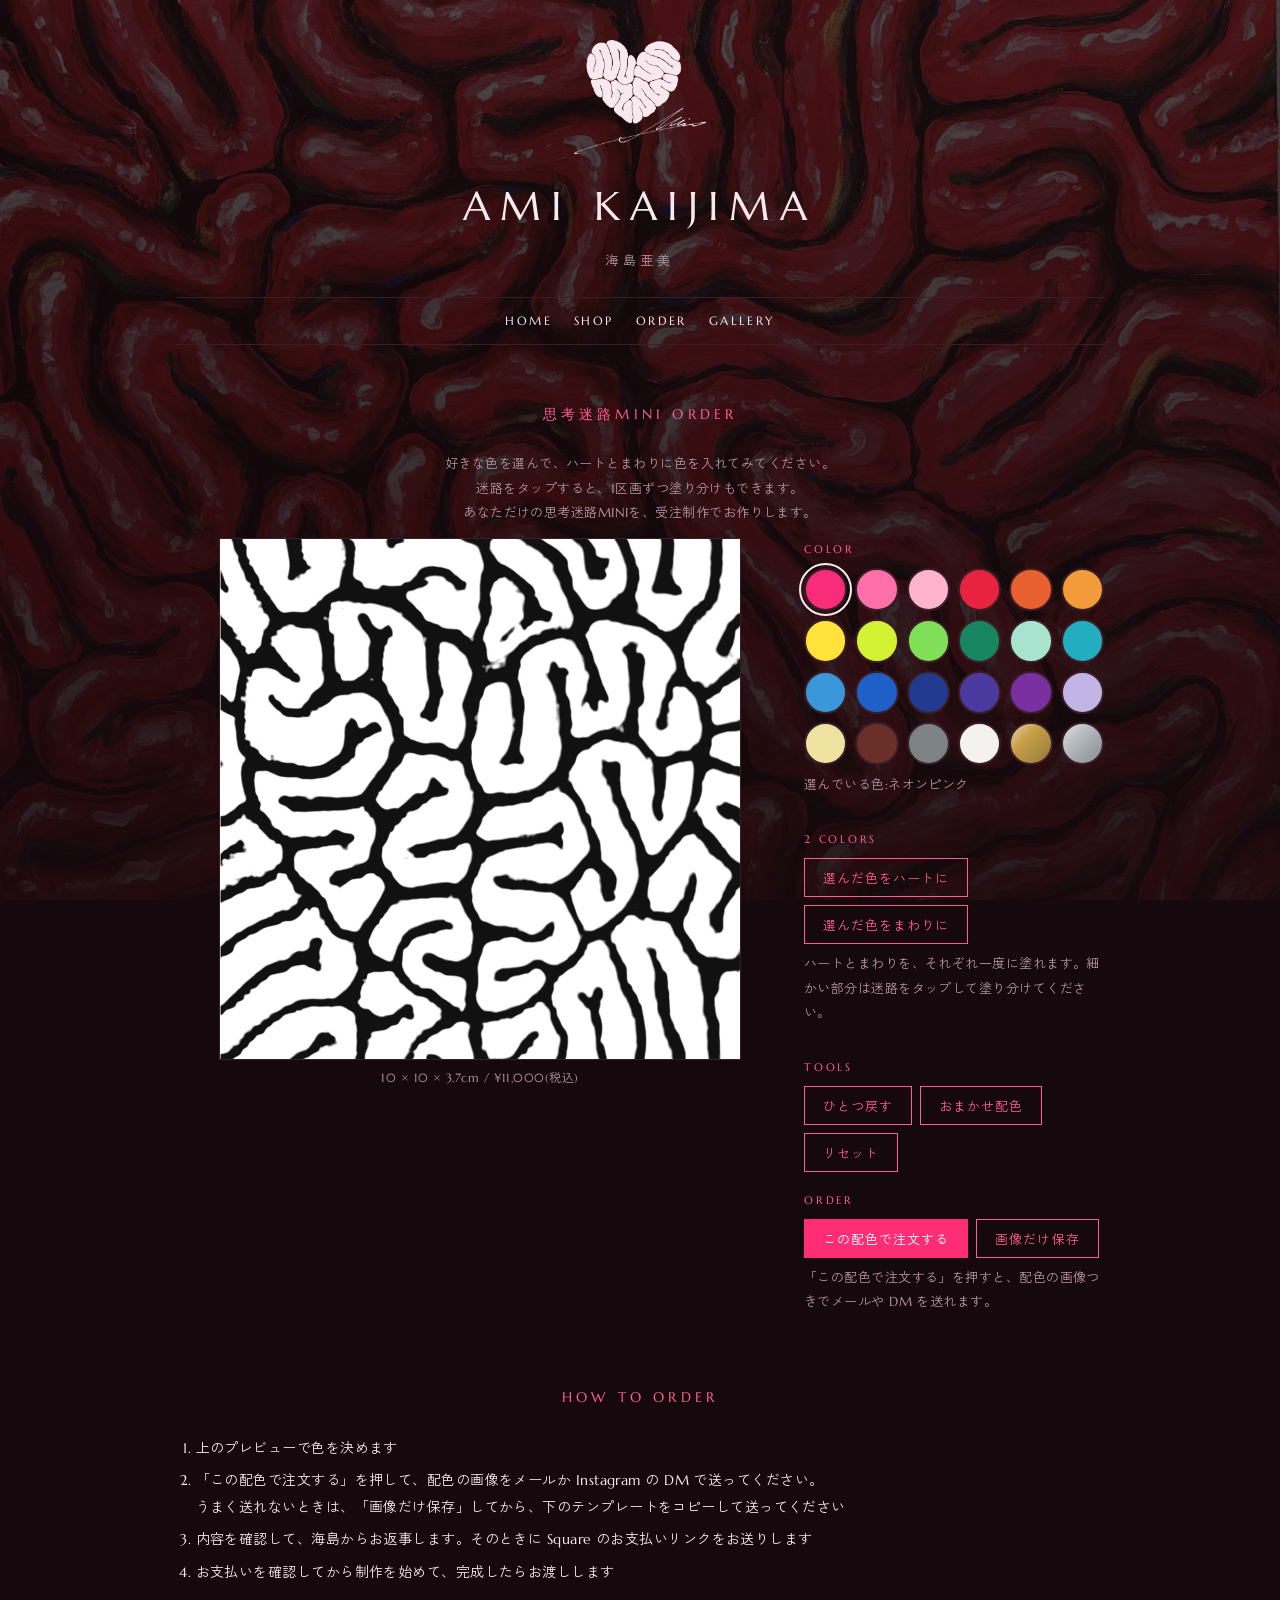
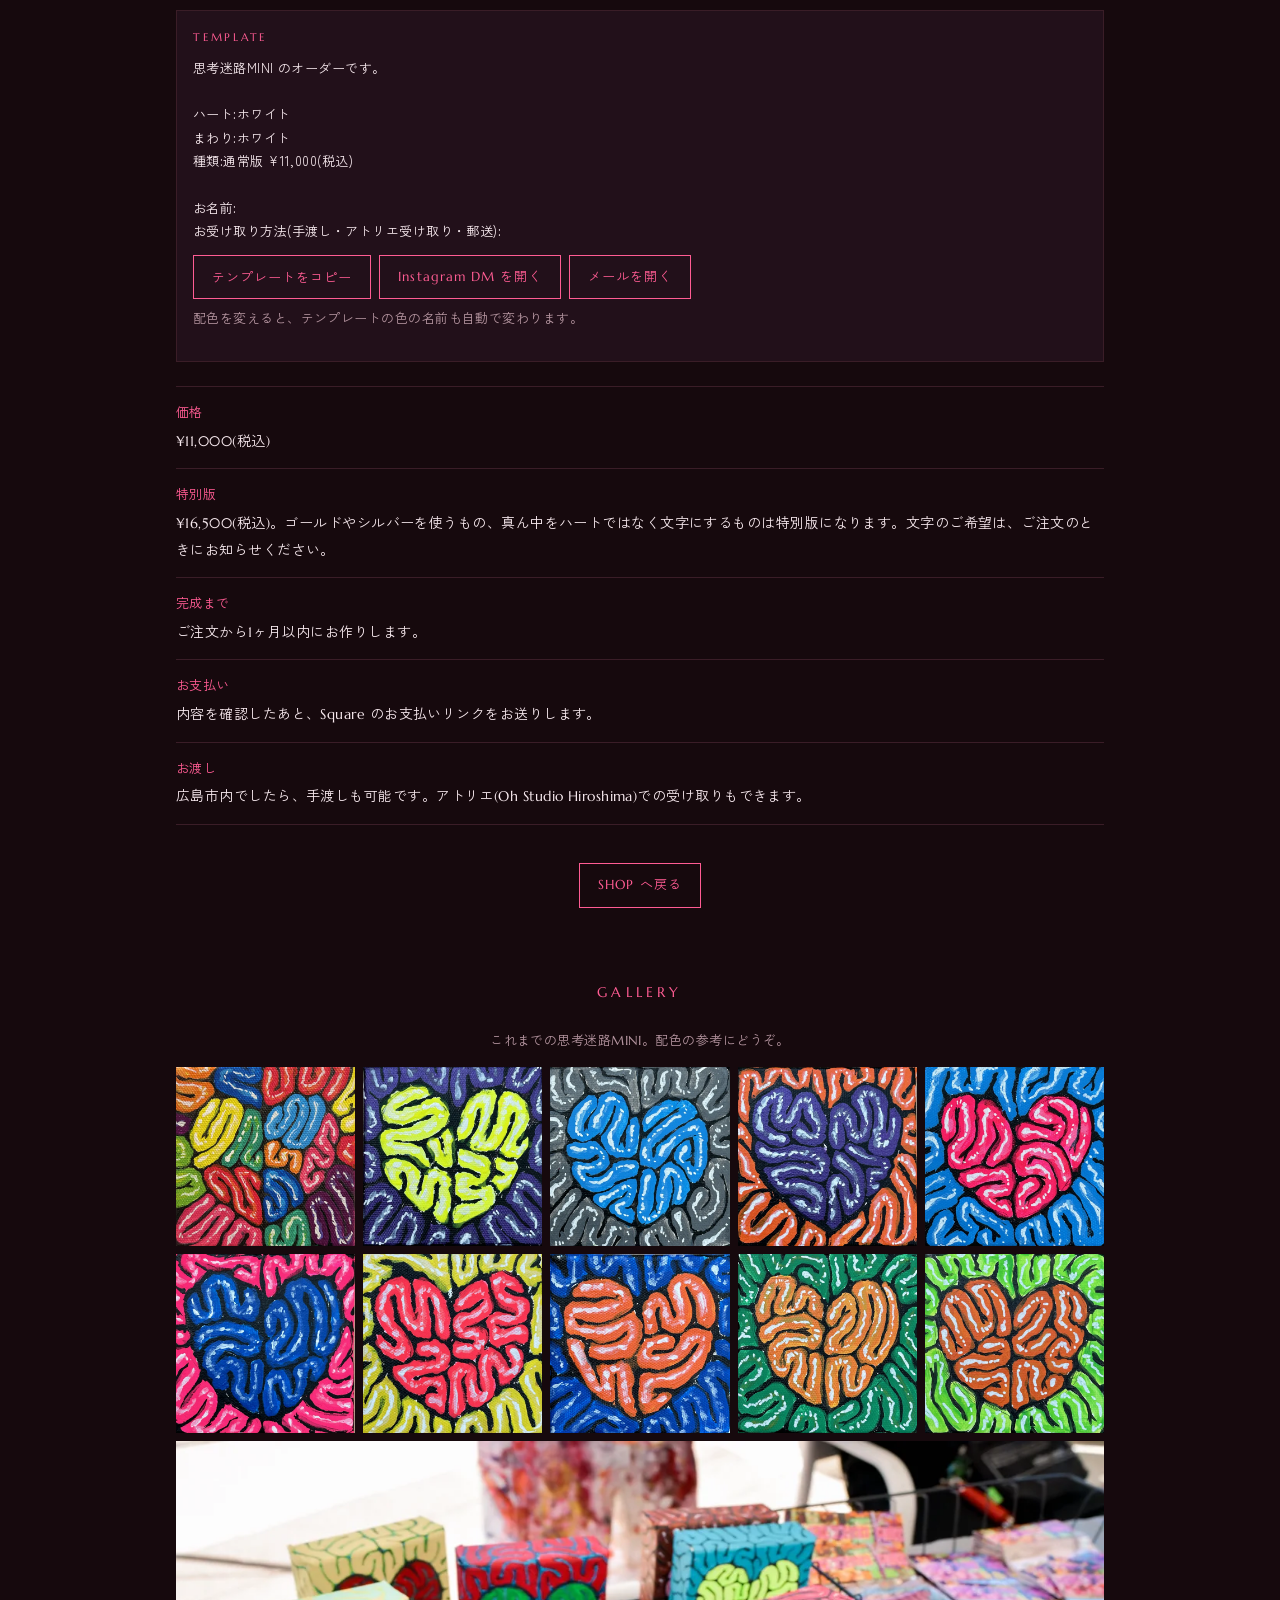
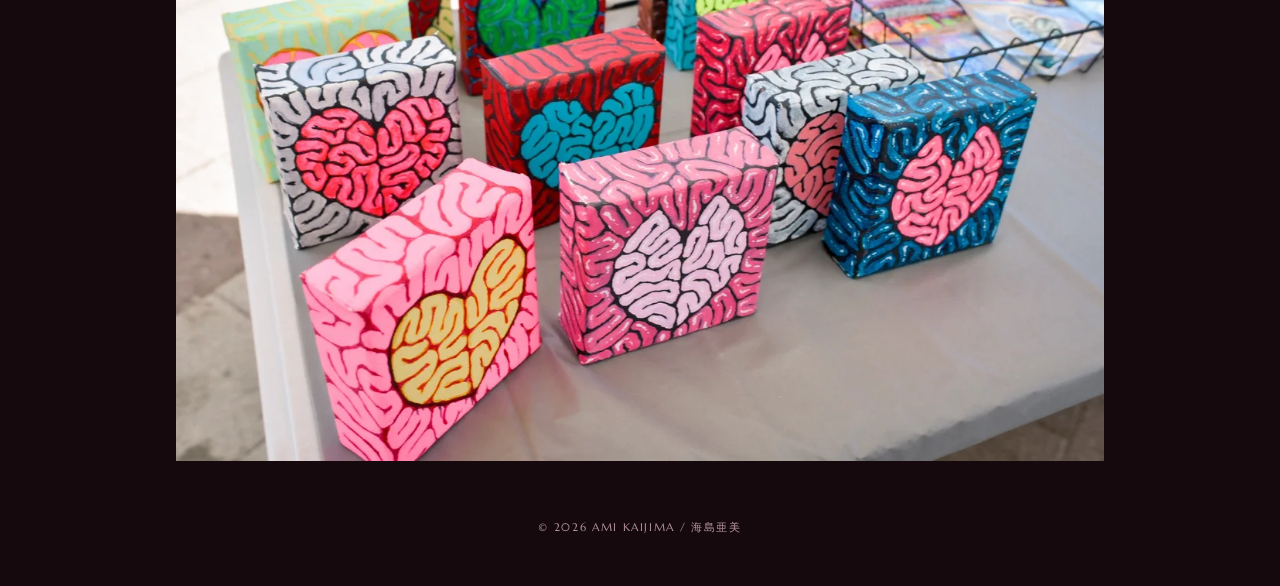
==== commit 8e4cbcf2: "MINI:注文方法をギャラリーより上に、テンプレート・コピー・DM・メールのボタンを追加(下書き・未公開) Co-Authored-By: Claude Opus 5.5 <noreply@anthr" ====
--- a/mini.html
+++ b/mini.html
@@ -32,6 +32,9 @@
   .steps-o li{margin-bottom:6px}
   .mini-grid{display:grid;grid-template-columns:repeat(2,1fr);gap:8px}
   @media(min-width:640px){.mini-grid{grid-template-columns:repeat(5,1fr)}}
+  .tpl{margin:24px 0;padding:16px;border:1px solid var(--line);background:var(--surface)}
+  .tpl pre{white-space:pre-wrap;font-family:var(--font-ja);font-size:13px;line-height:1.8;margin:0 0 12px;color:var(--text)}
+  .row a.btn{margin-top:0}
   .hint{font-size:12px;color:var(--muted);margin:8px 0 0;text-align:center}
 </style>
 </head>
@@ -45,8 +48,8 @@
   <nav aria-label="メニュー">
     <a href="index.html">HOME</a>
     <a href="shop.html">SHOP</a>
+    <a href="#order">ORDER</a>
     <a href="#gallery">GALLERY</a>
-    <a href="#order">ORDER</a>
   </nav>
 </header>
 
@@ -95,6 +98,41 @@
     </div>
   </section>
 
+  <section id="order">
+    <h2>HOW TO ORDER</h2>
+    <ol class="steps-o">
+      <li>上のプレビューで色を決めます</li>
+      <li>「この配色で注文する」を押して、配色の画像をメールか Instagram の DM で送ってください。<br>うまく送れないときは、「画像だけ保存」してから、下のテンプレートをコピーして送ってください</li>
+      <li>内容を確認して、海島からお返事します。そのときに Square のお支払いリンクをお送りします</li>
+      <li>お支払いを確認してから制作を始めて、完成したらお渡しします</li>
+    </ol>
+
+    <div class="tpl">
+      <div class="label">TEMPLATE</div>
+      <pre id="tpl"></pre>
+      <div class="row">
+        <button class="btn" id="copy" type="button">テンプレートをコピー</button>
+        <a class="btn" id="dm" href="https://ig.me/m/amikaijima" target="_blank" rel="noopener">Instagram DM を開く</a>
+        <a class="btn" id="mail" href="mailto:kaijimaami@gmail.com">メールを開く</a>
+      </div>
+      <p class="now" id="copyNote">配色を変えると、テンプレートの色の名前も自動で変わります。</p>
+    </div>
+
+    <dl class="info">
+      <dt>価格</dt>
+      <dd>¥11,000(税込)</dd>
+      <dt>特別版</dt>
+      <dd>¥16,500(税込)。ゴールドやシルバーを使うもの、真ん中をハートではなく文字にするものは特別版になります。文字のご希望は、ご注文のときにお知らせください。</dd>
+      <dt>完成まで</dt>
+      <dd>ご注文から1ヶ月以内にお作りします。</dd>
+      <dt>お支払い</dt>
+      <dd>内容を確認したあと、Square のお支払いリンクをお送りします。</dd>
+      <dt>お渡し</dt>
+      <dd>広島市内でしたら、手渡しも可能です。アトリエ(Oh Studio Hiroshima)での受け取りもできます。</dd>
+    </dl>
+    <p class="center" style="margin-top:28px"><a class="btn" href="shop.html">SHOP へ戻る</a></p>
+  </section>
+
   <section id="gallery">
     <h2>GALLERY</h2>
     <p class="center" style="font-size:13px;color:var(--muted)">これまでの思考迷路MINI。配色の参考にどうぞ。</p>
@@ -111,34 +149,6 @@
       <img src="img/mini/mini-10.webp" alt="思考迷路MINI(過去の作品)" width="640" height="640" loading="lazy">
     </div>
     <img src="img/mini/mini-table.webp" alt="テーブルに並んだ思考迷路MINI" width="1200" height="801" loading="lazy" style="margin-top:8px">
-  </section>
-
-  <section id="order">
-    <h2>ORDER</h2>
-    <ol class="steps-o">
-      <li>このページで色を決めて、「この配色で注文する」を押します</li>
-      <li>配色の画像を、メールか Instagram の DM で送ってください(お名前とお受け取り方法も添えてください)</li>
-      <li>内容を確認して、海島からお返事します</li>
-    </ol>
-    <dl class="info">
-      <dt>価格</dt>
-      <dd>¥11,000(税込)</dd>
-      <dt>特別版</dt>
-      <dd>¥16,500(税込)。ゴールドやシルバーを使うもの、真ん中をハートではなく文字にするものは特別版になります。文字のご希望は、ご注文のときにお知らせください。</dd>
-      <dt>完成まで</dt>
-      <dd>ご注文から1ヶ月以内にお作りします。</dd>
-      <dt>お支払い</dt>
-      <dd>内容を確認したあと、Square のお支払いリンクをお送りします。</dd>
-      <dt>お渡し</dt>
-      <dd>広島市内でしたら、手渡しも可能です。アトリエ(Oh Studio Hiroshima)での受け取りもできます。</dd>
-    </dl>
-    <div class="contact" style="margin-top:28px">
-      <p class="mail"><a href="mailto:kaijimaami@gmail.com">kaijimaami@gmail.com</a></p>
-      <ul class="links" style="margin-top:12px">
-        <li><a href="https://www.instagram.com/amikaijima/" target="_blank" rel="noopener">Instagram DM</a></li>
-      </ul>
-      <p style="margin-top:28px"><a class="btn" href="shop.html">SHOP へ戻る</a></p>
-    </div>
   </section>
 </main>
 
@@ -255,6 +265,7 @@
       d[i * 4 + 3] = 255;
     }
     ctx.putImageData(out, 0, 0);
+    updateTemplate();
     const special = fills.some(f => METAL.has(f));
     price.textContent = special ? '10 × 10 × 3.7cm / 特別版 ¥16,500(税込)' : '10 × 10 × 3.7cm / ¥11,000(税込)';
   }
@@ -309,8 +320,20 @@
     document.body.appendChild(a); a.click(); a.remove();
     setTimeout(() => URL.revokeObjectURL(a.href), 2000);
   }
+  const orderText = () => '思考迷路MINI のオーダーです。\n\n' + summary() + '\n\nお名前:\nお受け取り方法(手渡し・アトリエ受け取り・郵送):\n';
+  function updateTemplate() {
+    if (!regionIn.length) return;
+    const t = orderText();
+    document.getElementById('tpl').textContent = t;
+    document.getElementById('mail').href = 'mailto:kaijimaami@gmail.com?subject=' + encodeURIComponent('思考迷路MINI オーダー') + '&body=' + encodeURIComponent(t + '\n(配色の画像を添付してください)');
+  }
+  document.getElementById('copy').onclick = async () => {
+    const note = document.getElementById('copyNote');
+    try { await navigator.clipboard.writeText(orderText()); note.textContent = 'コピーしました。DM かメールに貼り付けてください。'; }
+    catch (e) { const r = document.createRange(); r.selectNodeContents(document.getElementById('tpl')); const sel = getSelection(); sel.removeAllRanges(); sel.addRange(r); note.textContent = '文章を選択しました。長押しでコピーしてください。'; }
+  };
   document.getElementById('send').onclick = async () => {
-    const text = '思考迷路MINI のオーダーです。\n\n' + summary() + '\n\nお名前:\nお受け取り方法(手渡し・アトリエ受け取り・郵送):\n';
+    const text = orderText();
     const b = await toBlob();
     const file = new File([b], 'shikou-meiro-mini.png', { type: 'image/png' });
     // iPhone などでは共有メニューから、画像つきでメールや Instagram に送れる
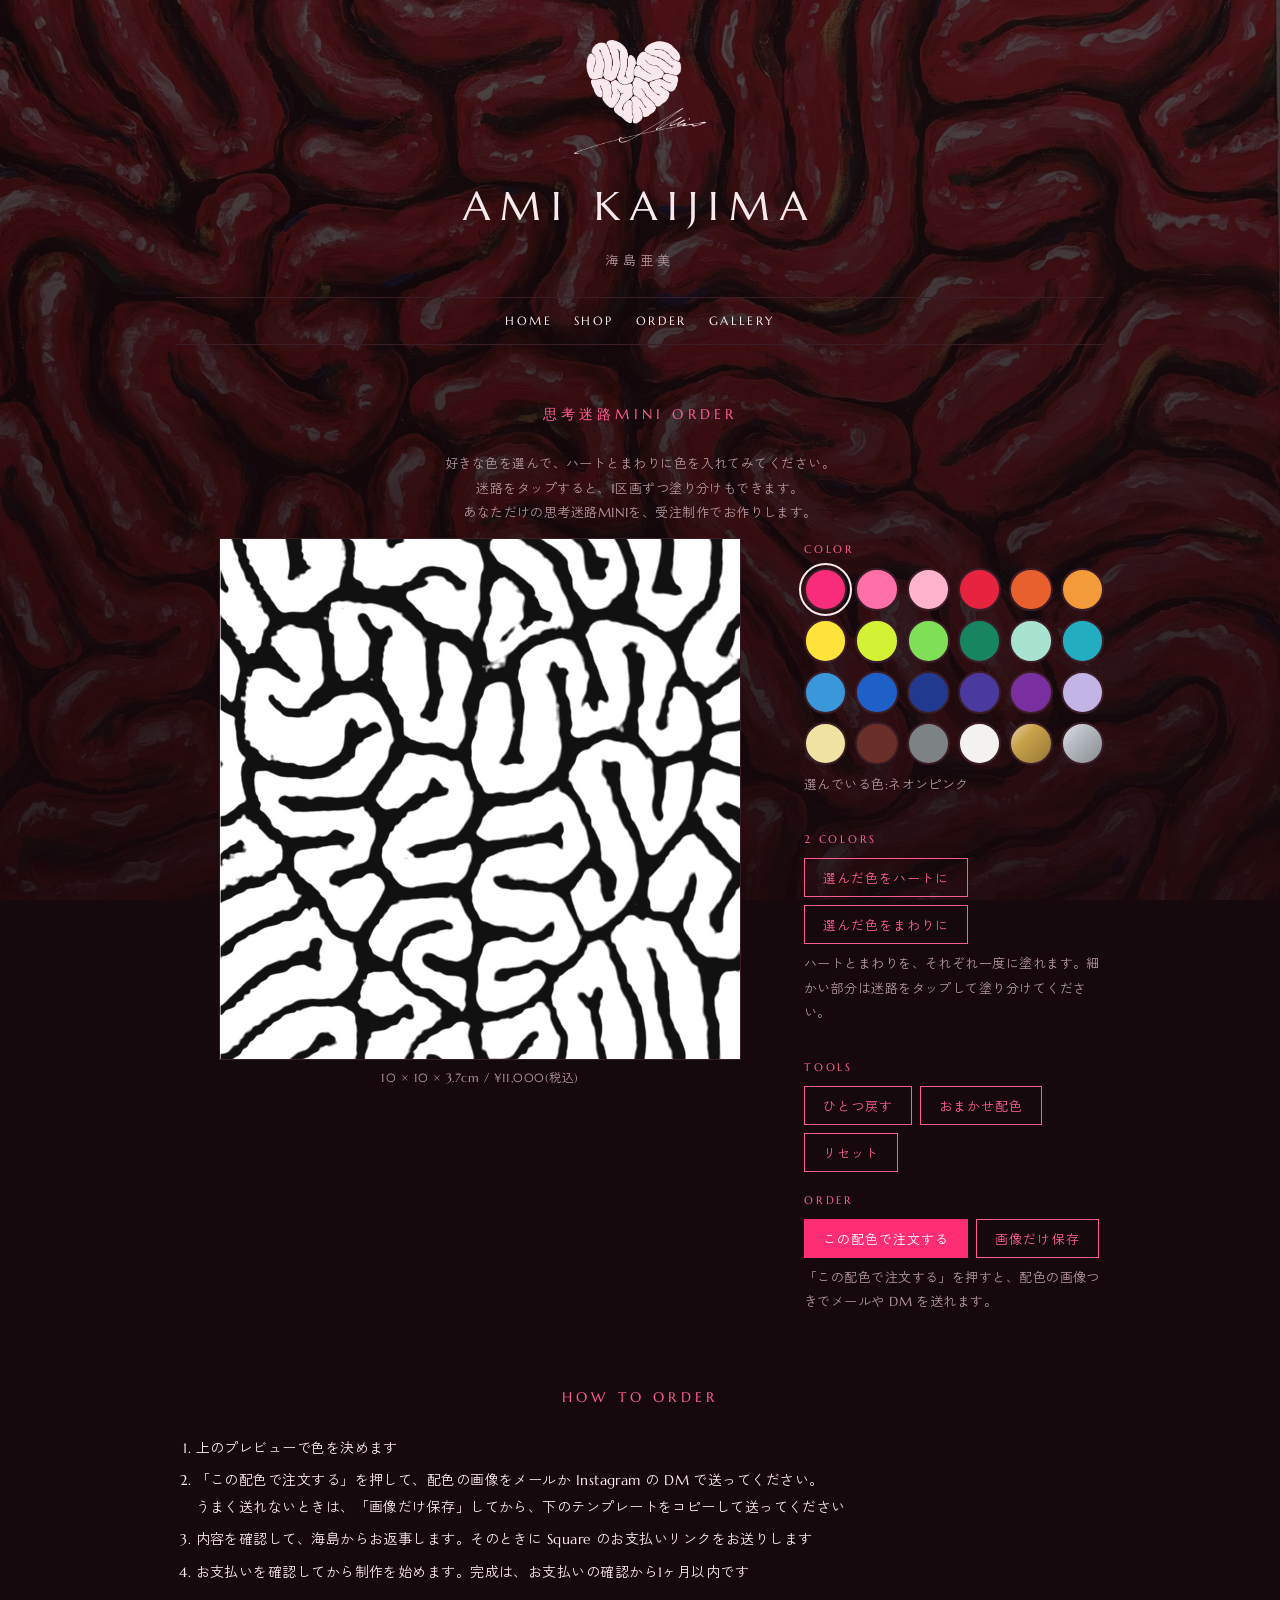
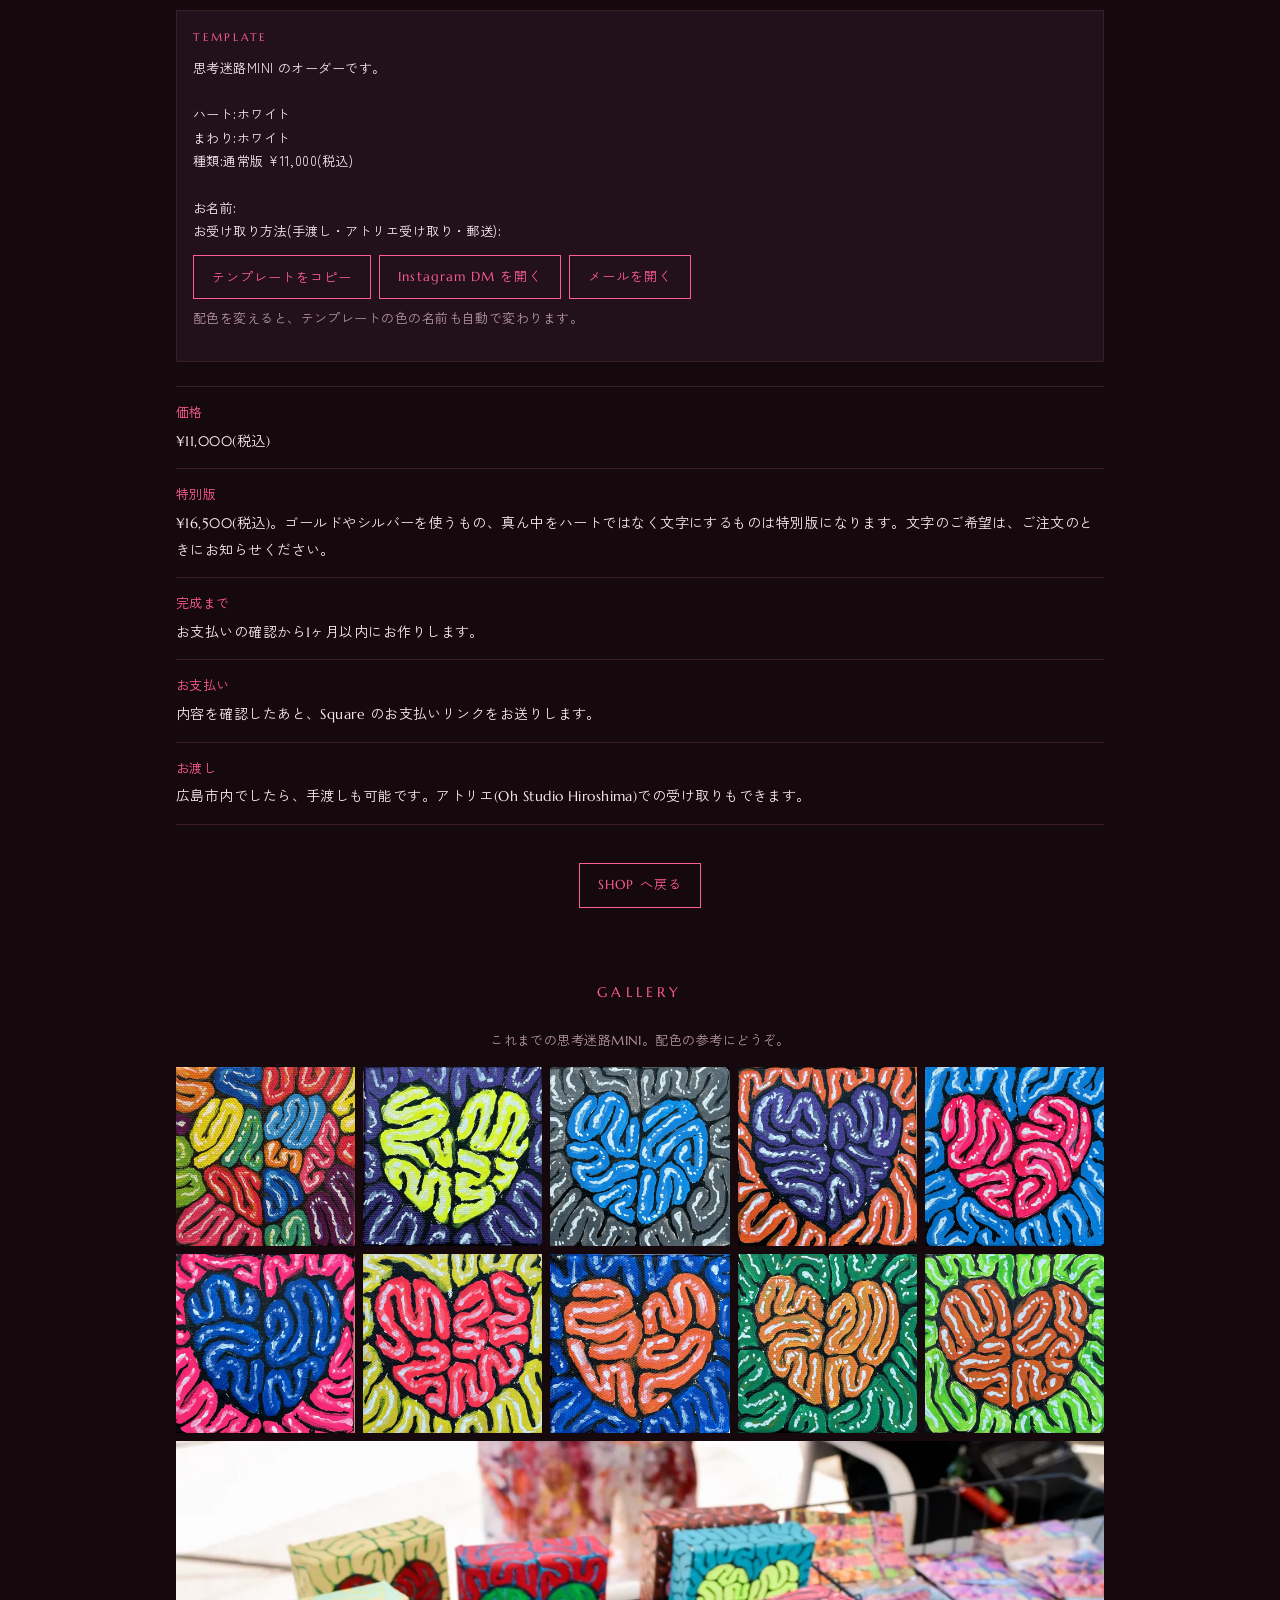
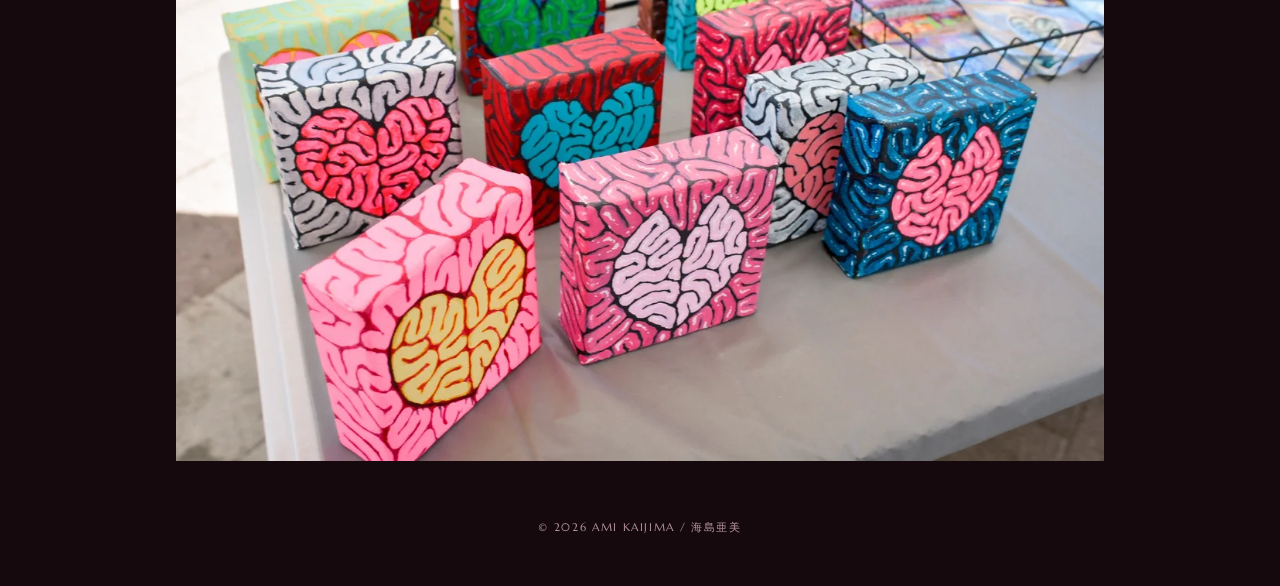
==== commit 905693ea: "MINI:お支払い確認後に制作開始、完成はお支払い確認から1ヶ月以内に Co-Authored-By: Claude Opus 5.5 <noreply@anthropic.com> Claude-S" ====
--- a/mini.html
+++ b/mini.html
@@ -104,7 +104,7 @@
       <li>上のプレビューで色を決めます</li>
       <li>「この配色で注文する」を押して、配色の画像をメールか Instagram の DM で送ってください。<br>うまく送れないときは、「画像だけ保存」してから、下のテンプレートをコピーして送ってください</li>
       <li>内容を確認して、海島からお返事します。そのときに Square のお支払いリンクをお送りします</li>
-      <li>お支払いを確認してから制作を始めて、完成したらお渡しします</li>
+      <li>お支払いを確認してから制作を始めます。完成は、お支払いの確認から1ヶ月以内です</li>
     </ol>
 
     <div class="tpl">
@@ -124,7 +124,7 @@
       <dt>特別版</dt>
       <dd>¥16,500(税込)。ゴールドやシルバーを使うもの、真ん中をハートではなく文字にするものは特別版になります。文字のご希望は、ご注文のときにお知らせください。</dd>
       <dt>完成まで</dt>
-      <dd>ご注文から1ヶ月以内にお作りします。</dd>
+      <dd>お支払いの確認から1ヶ月以内にお作りします。</dd>
       <dt>お支払い</dt>
       <dd>内容を確認したあと、Square のお支払いリンクをお送りします。</dd>
       <dt>お渡し</dt>
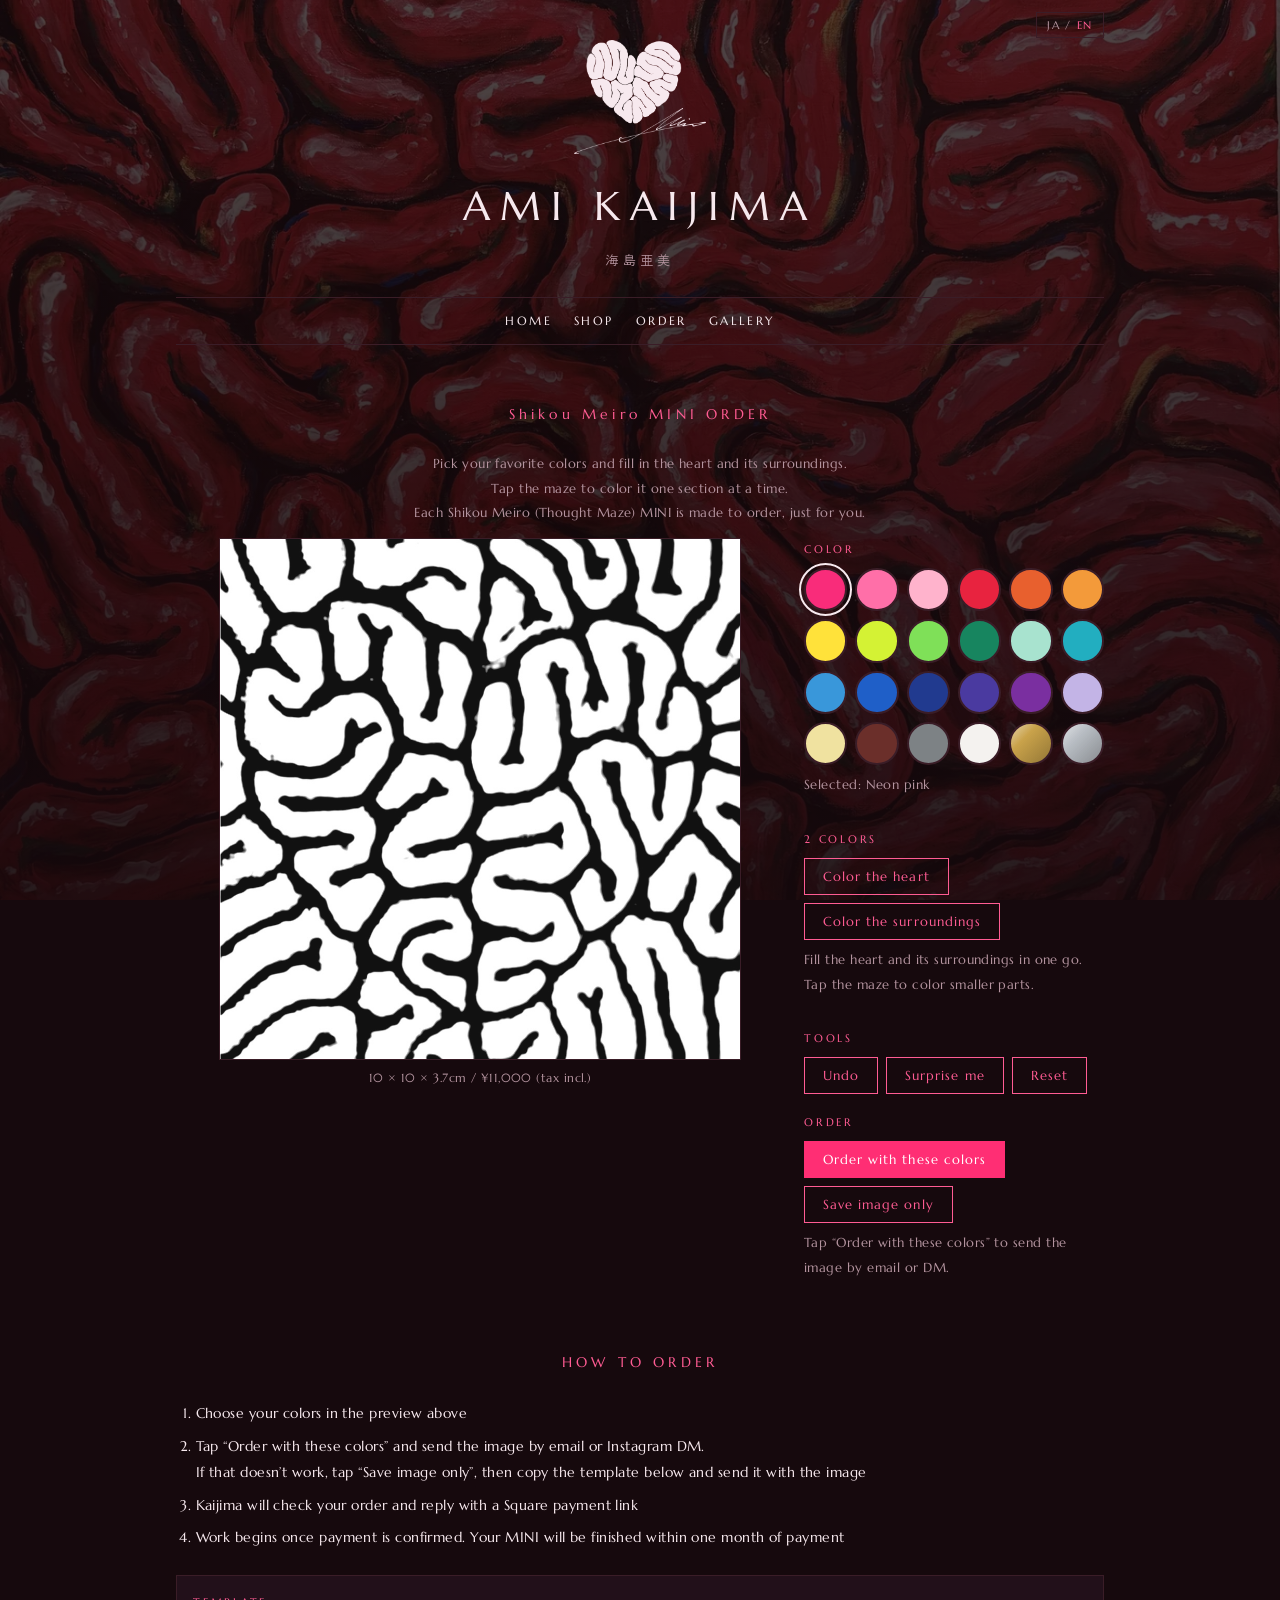
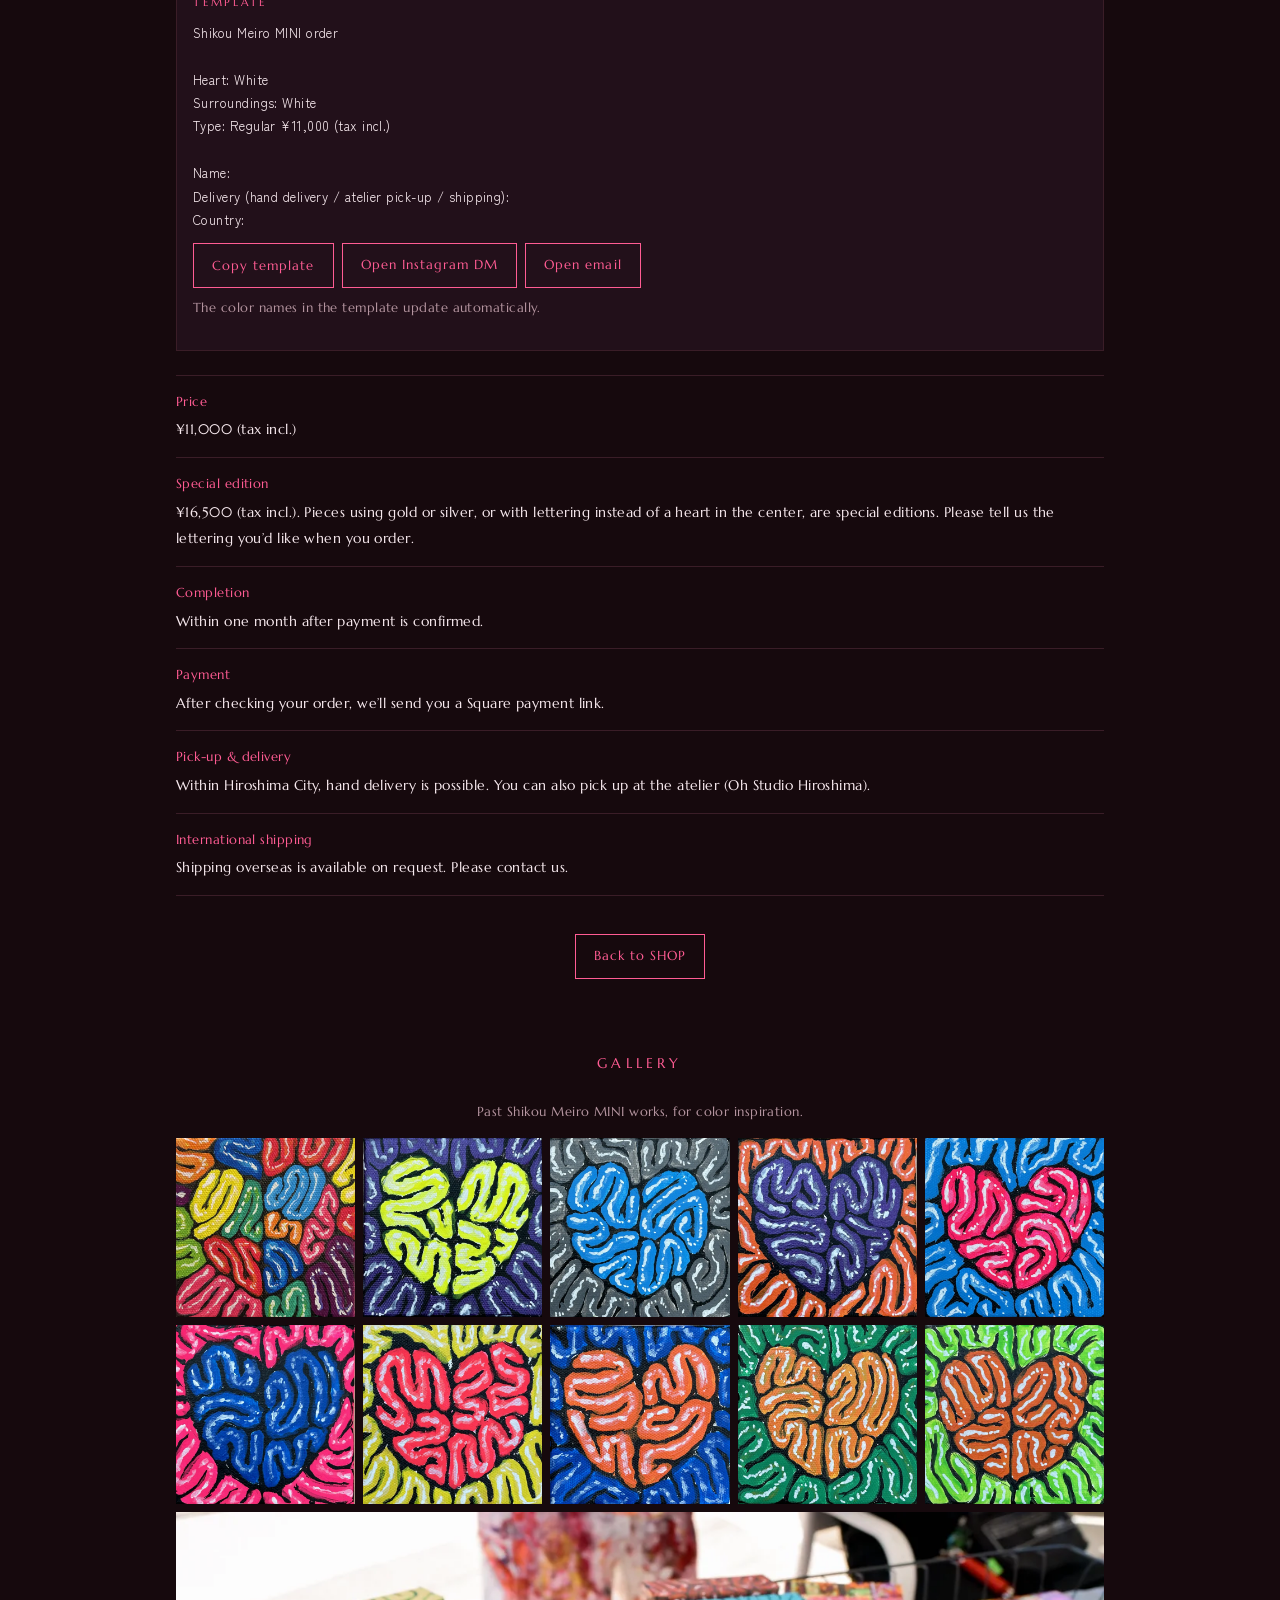
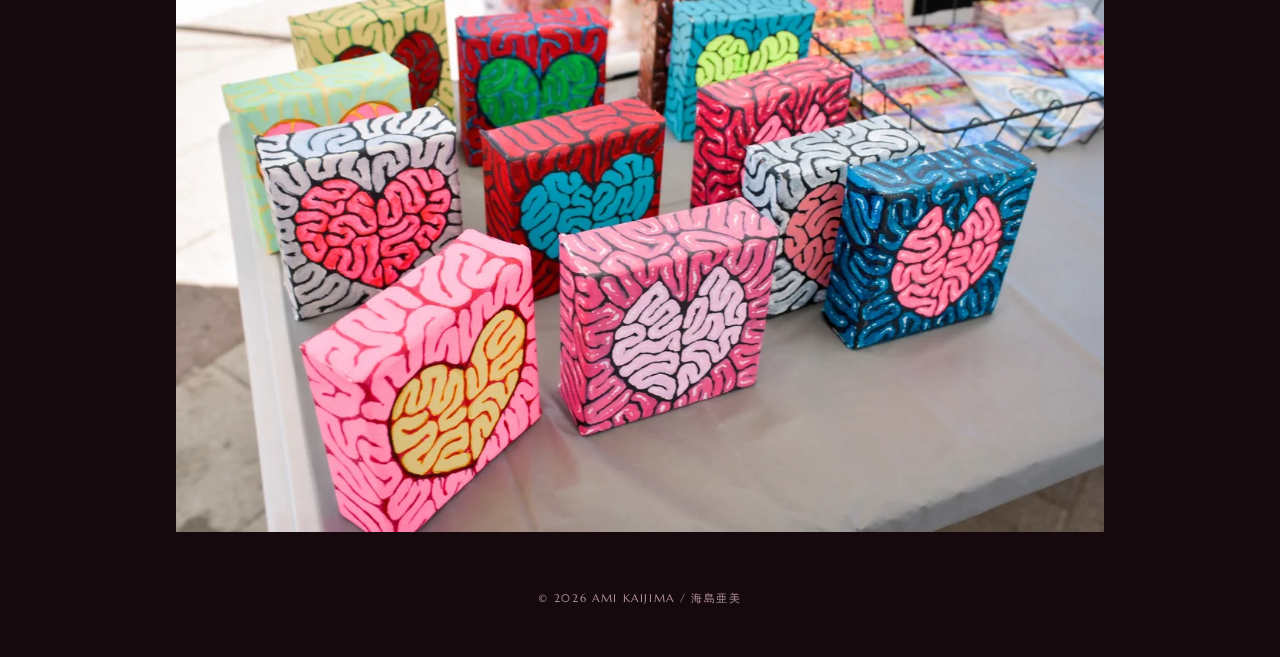
==== commit b7a01f5f: "英語版を追加(JA/EN 切り替えボタン、全ページ・MINI の色名と注文テンプレートも英語対応)、海外発送はご相談ください(下書き・未公開) Co-Authored-By: Claude Opus " ====
--- a/mini.html
+++ b/mini.html
@@ -7,6 +7,8 @@
 <meta name="description" content="海島亜美(AMI KAIJIMA)の思考迷路MINIを、好きな色で受注制作します。色を選んで、仕上がりをプレビューできます。">
 <meta property="og:title" content="思考迷路MINI オーダー | 海島亜美 AMI KAIJIMA">
 <meta property="og:type" content="website">
+<meta property="og:image" content="https://dokkoishoichi12-ui.github.io/ami-kaijima-site/img/mini/mini-05.webp">
+<link rel="canonical" href="https://dokkoishoichi12-ui.github.io/ami-kaijima-site/mini.html">
 <link rel="preconnect" href="https://fonts.googleapis.com">
 <link rel="preconnect" href="https://fonts.gstatic.com" crossorigin>
 <link href="https://fonts.googleapis.com/css2?family=Marcellus&family=Zen+Kaku+Gothic+New:wght@400;500;700&display=swap" rel="stylesheet">
@@ -55,8 +57,8 @@
 
 <main class="wrap">
   <section id="simulator">
-    <h2>思考迷路MINI ORDER</h2>
-    <p class="center" style="font-size:13px;color:var(--muted)">好きな色を選んで、ハートとまわりに色を入れてみてください。<br>迷路をタップすると、1区画ずつ塗り分けもできます。<br>あなただけの思考迷路MINIを、受注制作でお作りします。</p>
+    <h2 data-en="Shikou Meiro MINI ORDER">思考迷路MINI ORDER</h2>
+    <p class="center" style="font-size:13px;color:var(--muted)" data-en="Pick your favorite colors and fill in the heart and its surroundings.&lt;br&gt;Tap the maze to color it one section at a time.&lt;br&gt;Each Shikou Meiro (Thought Maze) MINI is made to order, just for you.">好きな色を選んで、ハートとまわりに色を入れてみてください。<br>迷路をタップすると、1区画ずつ塗り分けもできます。<br>あなただけの思考迷路MINIを、受注制作でお作りします。</p>
 
     <div class="sim">
       <div>
@@ -73,26 +75,26 @@
         <div>
           <div class="label">2 COLORS</div>
           <div class="row">
-            <button class="btn" id="toHeart" type="button">選んだ色をハートに</button>
-            <button class="btn" id="toAround" type="button">選んだ色をまわりに</button>
+            <button class="btn" id="toHeart" type="button" data-en="Color the heart">選んだ色をハートに</button>
+            <button class="btn" id="toAround" type="button" data-en="Color the surroundings">選んだ色をまわりに</button>
           </div>
-          <p class="now">ハートとまわりを、それぞれ一度に塗れます。細かい部分は迷路をタップして塗り分けてください。</p>
+          <p class="now" data-en="Fill the heart and its surroundings in one go. Tap the maze to color smaller parts.">ハートとまわりを、それぞれ一度に塗れます。細かい部分は迷路をタップして塗り分けてください。</p>
         </div>
         <div>
           <div class="label">TOOLS</div>
           <div class="row">
-            <button class="btn" id="undo" type="button">ひとつ戻す</button>
-            <button class="btn" id="random" type="button">おまかせ配色</button>
-            <button class="btn" id="reset" type="button">リセット</button>
+            <button class="btn" id="undo" type="button" data-en="Undo">ひとつ戻す</button>
+            <button class="btn" id="random" type="button" data-en="Surprise me">おまかせ配色</button>
+            <button class="btn" id="reset" type="button" data-en="Reset">リセット</button>
           </div>
         </div>
         <div>
           <div class="label">ORDER</div>
           <div class="row">
-            <button class="btn buy" id="send" type="button">この配色で注文する</button>
-            <button class="btn" id="save" type="button">画像だけ保存</button>
+            <button class="btn buy" id="send" type="button" data-en="Order with these colors">この配色で注文する</button>
+            <button class="btn" id="save" type="button" data-en="Save image only">画像だけ保存</button>
           </div>
-          <p class="now" id="sendNote">「この配色で注文する」を押すと、配色の画像つきでメールや DM を送れます。</p>
+          <p class="now" id="sendNote" data-en="Tap “Order with these colors” to send the image by email or DM.">「この配色で注文する」を押すと、配色の画像つきでメールや DM を送れます。</p>
         </div>
       </div>
     </div>
@@ -101,41 +103,43 @@
   <section id="order">
     <h2>HOW TO ORDER</h2>
     <ol class="steps-o">
-      <li>上のプレビューで色を決めます</li>
-      <li>「この配色で注文する」を押して、配色の画像をメールか Instagram の DM で送ってください。<br>うまく送れないときは、「画像だけ保存」してから、下のテンプレートをコピーして送ってください</li>
-      <li>内容を確認して、海島からお返事します。そのときに Square のお支払いリンクをお送りします</li>
-      <li>お支払いを確認してから制作を始めます。完成は、お支払いの確認から1ヶ月以内です</li>
+      <li data-en="Choose your colors in the preview above">上のプレビューで色を決めます</li>
+      <li data-en="Tap “Order with these colors” and send the image by email or Instagram DM.&lt;br&gt;If that doesn’t work, tap “Save image only”, then copy the template below and send it with the image">「この配色で注文する」を押して、配色の画像をメールか Instagram の DM で送ってください。<br>うまく送れないときは、「画像だけ保存」してから、下のテンプレートをコピーして送ってください</li>
+      <li data-en="Kaijima will check your order and reply with a Square payment link">内容を確認して、海島からお返事します。そのときに Square のお支払いリンクをお送りします</li>
+      <li data-en="Work begins once payment is confirmed. Your MINI will be finished within one month of payment">お支払いを確認してから制作を始めます。完成は、お支払いの確認から1ヶ月以内です</li>
     </ol>
 
     <div class="tpl">
       <div class="label">TEMPLATE</div>
       <pre id="tpl"></pre>
       <div class="row">
-        <button class="btn" id="copy" type="button">テンプレートをコピー</button>
-        <a class="btn" id="dm" href="https://ig.me/m/amikaijima" target="_blank" rel="noopener">Instagram DM を開く</a>
-        <a class="btn" id="mail" href="mailto:kaijimaami@gmail.com">メールを開く</a>
+        <button class="btn" id="copy" type="button" data-en="Copy template">テンプレートをコピー</button>
+        <a class="btn" id="dm" href="https://ig.me/m/amikaijima" target="_blank" rel="noopener" data-en="Open Instagram DM">Instagram DM を開く</a>
+        <a class="btn" id="mail" href="mailto:kaijimaami@gmail.com" data-en="Open email">メールを開く</a>
       </div>
-      <p class="now" id="copyNote">配色を変えると、テンプレートの色の名前も自動で変わります。</p>
+      <p class="now" id="copyNote" data-en="The color names in the template update automatically.">配色を変えると、テンプレートの色の名前も自動で変わります。</p>
     </div>
 
     <dl class="info">
-      <dt>価格</dt>
-      <dd>¥11,000(税込)</dd>
-      <dt>特別版</dt>
-      <dd>¥16,500(税込)。ゴールドやシルバーを使うもの、真ん中をハートではなく文字にするものは特別版になります。文字のご希望は、ご注文のときにお知らせください。</dd>
-      <dt>完成まで</dt>
-      <dd>お支払いの確認から1ヶ月以内にお作りします。</dd>
-      <dt>お支払い</dt>
-      <dd>内容を確認したあと、Square のお支払いリンクをお送りします。</dd>
-      <dt>お渡し</dt>
-      <dd>広島市内でしたら、手渡しも可能です。アトリエ(Oh Studio Hiroshima)での受け取りもできます。</dd>
+      <dt data-en="Price">価格</dt>
+      <dd data-en="¥11,000 (tax incl.)">¥11,000(税込)</dd>
+      <dt data-en="Special edition">特別版</dt>
+      <dd data-en="¥16,500 (tax incl.). Pieces using gold or silver, or with lettering instead of a heart in the center, are special editions. Please tell us the lettering you’d like when you order.">¥16,500(税込)。ゴールドやシルバーを使うもの、真ん中をハートではなく文字にするものは特別版になります。文字のご希望は、ご注文のときにお知らせください。</dd>
+      <dt data-en="Completion">完成まで</dt>
+      <dd data-en="Within one month after payment is confirmed.">お支払いの確認から1ヶ月以内にお作りします。</dd>
+      <dt data-en="Payment">お支払い</dt>
+      <dd data-en="After checking your order, we’ll send you a Square payment link.">内容を確認したあと、Square のお支払いリンクをお送りします。</dd>
+      <dt data-en="Pick-up &amp;amp; delivery">お渡し</dt>
+      <dd data-en="Within Hiroshima City, hand delivery is possible. You can also pick up at the atelier (Oh Studio Hiroshima).">広島市内でしたら、手渡しも可能です。アトリエ(Oh Studio Hiroshima)での受け取りもできます。</dd>
+      <dt data-en="International shipping">海外発送</dt>
+      <dd data-en="Shipping overseas is available on request. Please contact us.">海外への発送はご相談ください。</dd>
     </dl>
-    <p class="center" style="margin-top:28px"><a class="btn" href="shop.html">SHOP へ戻る</a></p>
+    <p class="center" style="margin-top:28px"><a class="btn" href="shop.html" data-en="Back to SHOP">SHOP へ戻る</a></p>
   </section>
 
   <section id="gallery">
     <h2>GALLERY</h2>
-    <p class="center" style="font-size:13px;color:var(--muted)">これまでの思考迷路MINI。配色の参考にどうぞ。</p>
+    <p class="center" style="font-size:13px;color:var(--muted)" data-en="Past Shikou Meiro MINI works, for color inspiration.">これまでの思考迷路MINI。配色の参考にどうぞ。</p>
     <div class="mini-grid">
       <img src="img/mini/mini-01.webp" alt="思考迷路MINI(過去の作品)" width="640" height="640" loading="lazy">
       <img src="img/mini/mini-02.webp" alt="思考迷路MINI(過去の作品)" width="640" height="640" loading="lazy">
@@ -154,6 +158,7 @@
 
 <footer>© 2026 AMI KAIJIMA / 海島亜美</footer>
 
+<script src="i18n.js"></script>
 <script>
 (() => {
   // 色の候補(本人と相談して差し替え)
@@ -165,6 +170,9 @@
     ['クリーム', '#f0e2a0'], ['ブラウン', '#6b2f2a'], ['グレー', '#7d8285'], ['ホワイト', '#f4f2ef'],
     ['ゴールド(特別版)', '#c9a24a', 'metal'], ['シルバー(特別版)', '#b9bec4', 'metal'],
   ];
+  const EN_NAMES = {"ネオンピンク": "Neon pink", "ピンク": "Pink", "ライトピンク": "Light pink", "レッド": "Red", "バーミリオン": "Vermilion", "オレンジ": "Orange", "イエロー": "Yellow", "ネオンイエロー": "Neon yellow", "ライム": "Lime", "グリーン": "Green", "ミント": "Mint", "ターコイズ": "Turquoise", "スカイブルー": "Sky blue", "ブルー": "Blue", "ネイビー": "Navy", "パープル": "Purple", "バイオレット": "Violet", "ラベンダー": "Lavender", "クリーム": "Cream", "ブラウン": "Brown", "グレー": "Gray", "ホワイト": "White", "ゴールド(特別版)": "Gold (special edition)", "シルバー(特別版)": "Silver (special edition)"};
+  const L = (ja, en) => (window.LANG === 'en' ? en : ja);
+  const cname = ja => L(ja, EN_NAMES[ja] || ja);
   const METAL = new Set(COLORS.filter(c => c[2]).map(c => c[1]));
   const cv = document.getElementById('cv'), ctx = cv.getContext('2d'), price = document.getElementById('price');
   const W = cv.width, H = cv.height;
@@ -176,15 +184,15 @@
   COLORS.forEach(([name, hex], i) => {
     const b = document.createElement('button');
     b.type = 'button'; b.className = 'sw'; b.style.background = METAL.has(hex) ? `linear-gradient(135deg, #fff8 0%, ${hex} 35%, #0004 100%), ${hex}` : hex;
-    b.setAttribute('aria-label', name); b.setAttribute('aria-pressed', i === 0);
+    b.setAttribute('aria-label', name + ' / ' + (EN_NAMES[name] || name)); b.setAttribute('aria-pressed', i === 0);
     b.onclick = () => {
       current = hex;
       box.querySelectorAll('.sw').forEach(x => x.setAttribute('aria-pressed', x === b));
-      now.textContent = '選んでいる色:' + name;
+      now.dataset.c = name; now.textContent = L('選んでいる色:', 'Selected: ') + cname(name);
     };
     box.appendChild(b);
   });
-  now.textContent = '選んでいる色:' + COLORS[0][0];
+  now.dataset.c = COLORS[0][0]; now.textContent = L('選んでいる色:', 'Selected: ') + cname(COLORS[0][0]);
 
   const hex2rgb = h => [1, 3, 5].map(i => parseInt(h.slice(i, i + 2), 16));
 
@@ -267,7 +275,7 @@
     ctx.putImageData(out, 0, 0);
     updateTemplate();
     const special = fills.some(f => METAL.has(f));
-    price.textContent = special ? '10 × 10 × 3.7cm / 特別版 ¥16,500(税込)' : '10 × 10 × 3.7cm / ¥11,000(税込)';
+    price.textContent = '10 × 10 × 3.7cm / ' + (special ? L('特別版 ¥16,500(税込)', 'Special edition ¥16,500 (tax incl.)') : L('¥11,000(税込)', '¥11,000 (tax incl.)'));
   }
 
   function labelAt(x, y) {
@@ -307,11 +315,12 @@
   };
   // 使った色の名前をまとめる(注文メールの本文用)
   function summary() {
-    const name = hex => (COLORS.find(c => c[1] === hex) || ['ホワイト'])[0];
+    const name = hex => cname((COLORS.find(c => c[1] === hex) || ['ホワイト'])[0]);
     const pick = want => { const n = {}; fills.forEach((f, l) => { if (regionIn[l] === want) n[f] = (n[f] || 0) + 1; });
-      return Object.keys(n).sort((a, b) => n[b] - n[a]).map(name).join('、'); };
+      return Object.keys(n).sort((a, b) => n[b] - n[a]).map(name).join(L('、', ', ')); };
     const special = fills.some(f => METAL.has(f));
-    return `ハート:${pick(1)}\nまわり:${pick(0)}\n種類:${special ? '特別版 ¥16,500(税込)' : '通常版 ¥11,000(税込)'}`;
+    return L(`ハート:${pick(1)}\nまわり:${pick(0)}\n種類:${special ? '特別版 ¥16,500(税込)' : '通常版 ¥11,000(税込)'}`,
+      `Heart: ${pick(1)}\nSurroundings: ${pick(0)}\nType: ${special ? 'Special edition ¥16,500 (tax incl.)' : 'Regular ¥11,000 (tax incl.)'}`);
   }
   const toBlob = () => new Promise(r => cv.toBlob(r, 'image/png'));
   function download(b) {
@@ -320,17 +329,18 @@
     document.body.appendChild(a); a.click(); a.remove();
     setTimeout(() => URL.revokeObjectURL(a.href), 2000);
   }
-  const orderText = () => '思考迷路MINI のオーダーです。\n\n' + summary() + '\n\nお名前:\nお受け取り方法(手渡し・アトリエ受け取り・郵送):\n';
+  const orderText = () => L('思考迷路MINI のオーダーです。\n\n' + summary() + '\n\nお名前:\nお受け取り方法(手渡し・アトリエ受け取り・郵送):\n',
+    'Shikou Meiro MINI order\n\n' + summary() + '\n\nName:\nDelivery (hand delivery / atelier pick-up / shipping):\nCountry:\n');
   function updateTemplate() {
     if (!regionIn.length) return;
     const t = orderText();
     document.getElementById('tpl').textContent = t;
-    document.getElementById('mail').href = 'mailto:kaijimaami@gmail.com?subject=' + encodeURIComponent('思考迷路MINI オーダー') + '&body=' + encodeURIComponent(t + '\n(配色の画像を添付してください)');
+    document.getElementById('mail').href = 'mailto:kaijimaami@gmail.com?subject=' + encodeURIComponent(L('思考迷路MINI オーダー', 'Shikou Meiro MINI order')) + '&body=' + encodeURIComponent(t + L('\n(配色の画像を添付してください)', '\n(Please attach the color image)'));
   }
   document.getElementById('copy').onclick = async () => {
     const note = document.getElementById('copyNote');
-    try { await navigator.clipboard.writeText(orderText()); note.textContent = 'コピーしました。DM かメールに貼り付けてください。'; }
-    catch (e) { const r = document.createRange(); r.selectNodeContents(document.getElementById('tpl')); const sel = getSelection(); sel.removeAllRanges(); sel.addRange(r); note.textContent = '文章を選択しました。長押しでコピーしてください。'; }
+    try { await navigator.clipboard.writeText(orderText()); note.textContent = L('コピーしました。DM かメールに貼り付けてください。', 'Copied. Paste it into a DM or email.'); }
+    catch (e) { const r = document.createRange(); r.selectNodeContents(document.getElementById('tpl')); const sel = getSelection(); sel.removeAllRanges(); sel.addRange(r); note.textContent = L('文章を選択しました。長押しでコピーしてください。', 'Text selected. Long-press to copy.'); }
   };
   document.getElementById('send').onclick = async () => {
     const text = orderText();
@@ -338,14 +348,18 @@
     const file = new File([b], 'shikou-meiro-mini.png', { type: 'image/png' });
     // iPhone などでは共有メニューから、画像つきでメールや Instagram に送れる
     if (navigator.canShare && navigator.canShare({ files: [file] })) {
-      try { await navigator.share({ files: [file], title: '思考迷路MINI オーダー', text }); return; }
+      try { await navigator.share({ files: [file], title: L('思考迷路MINI オーダー', 'Shikou Meiro MINI order'), text }); return; }
       catch (e) { if (e.name === 'AbortError') return; }
     }
     // 共有できない端末では、画像を保存してからメールを開く
     download(b);
-    document.getElementById('sendNote').textContent = '画像を保存しました。開いたメールに、保存した画像を添付して送ってください。';
-    location.href = 'mailto:kaijimaami@gmail.com?subject=' + encodeURIComponent('思考迷路MINI オーダー') + '&body=' + encodeURIComponent(text + '\n(保存した画像を添付してください)');
-  };
+    document.getElementById('sendNote').textContent = L('画像を保存しました。開いたメールに、保存した画像を添付して送ってください。', 'Image saved. Attach it to the email that opens and send.');
+    location.href = 'mailto:kaijimaami@gmail.com?subject=' + encodeURIComponent(L('思考迷路MINI オーダー', 'Shikou Meiro MINI order')) + '&body=' + encodeURIComponent(text + L('\n(保存した画像を添付してください)', '\n(Please attach the saved image)'));
+  };
+  document.addEventListener('langchange', () => {
+    now.textContent = L('選んでいる色:', 'Selected: ') + cname(now.dataset.c);
+    if (out) render();
+  });
   document.getElementById('save').onclick = async () => download(await toBlob());
 })();
 </script>
--- a/style.css
+++ b/style.css
@@ -120,3 +120,8 @@
 .mini-cta>span{min-width:0;font-size:12px;line-height:1.7;color:var(--muted)}
 .mini-cta .en{display:block;font-size:10px;letter-spacing:.25em;color:var(--pink)}
 .mini-cta b{display:block;font-weight:500;font-size:15px;color:var(--text)}
+/* 言語切り替え */
+header.wrap{position:relative}
+.lang-sw{position:absolute;top:12px;right:16px;background:none;border:1px solid var(--line);color:var(--muted);font-family:var(--font-en);font-size:11px;letter-spacing:.15em;padding:5px 10px;cursor:pointer}
+.lang-sw .on{color:var(--pink)}
+.lang-sw:focus-visible{outline:2px solid var(--pink);outline-offset:2px}
